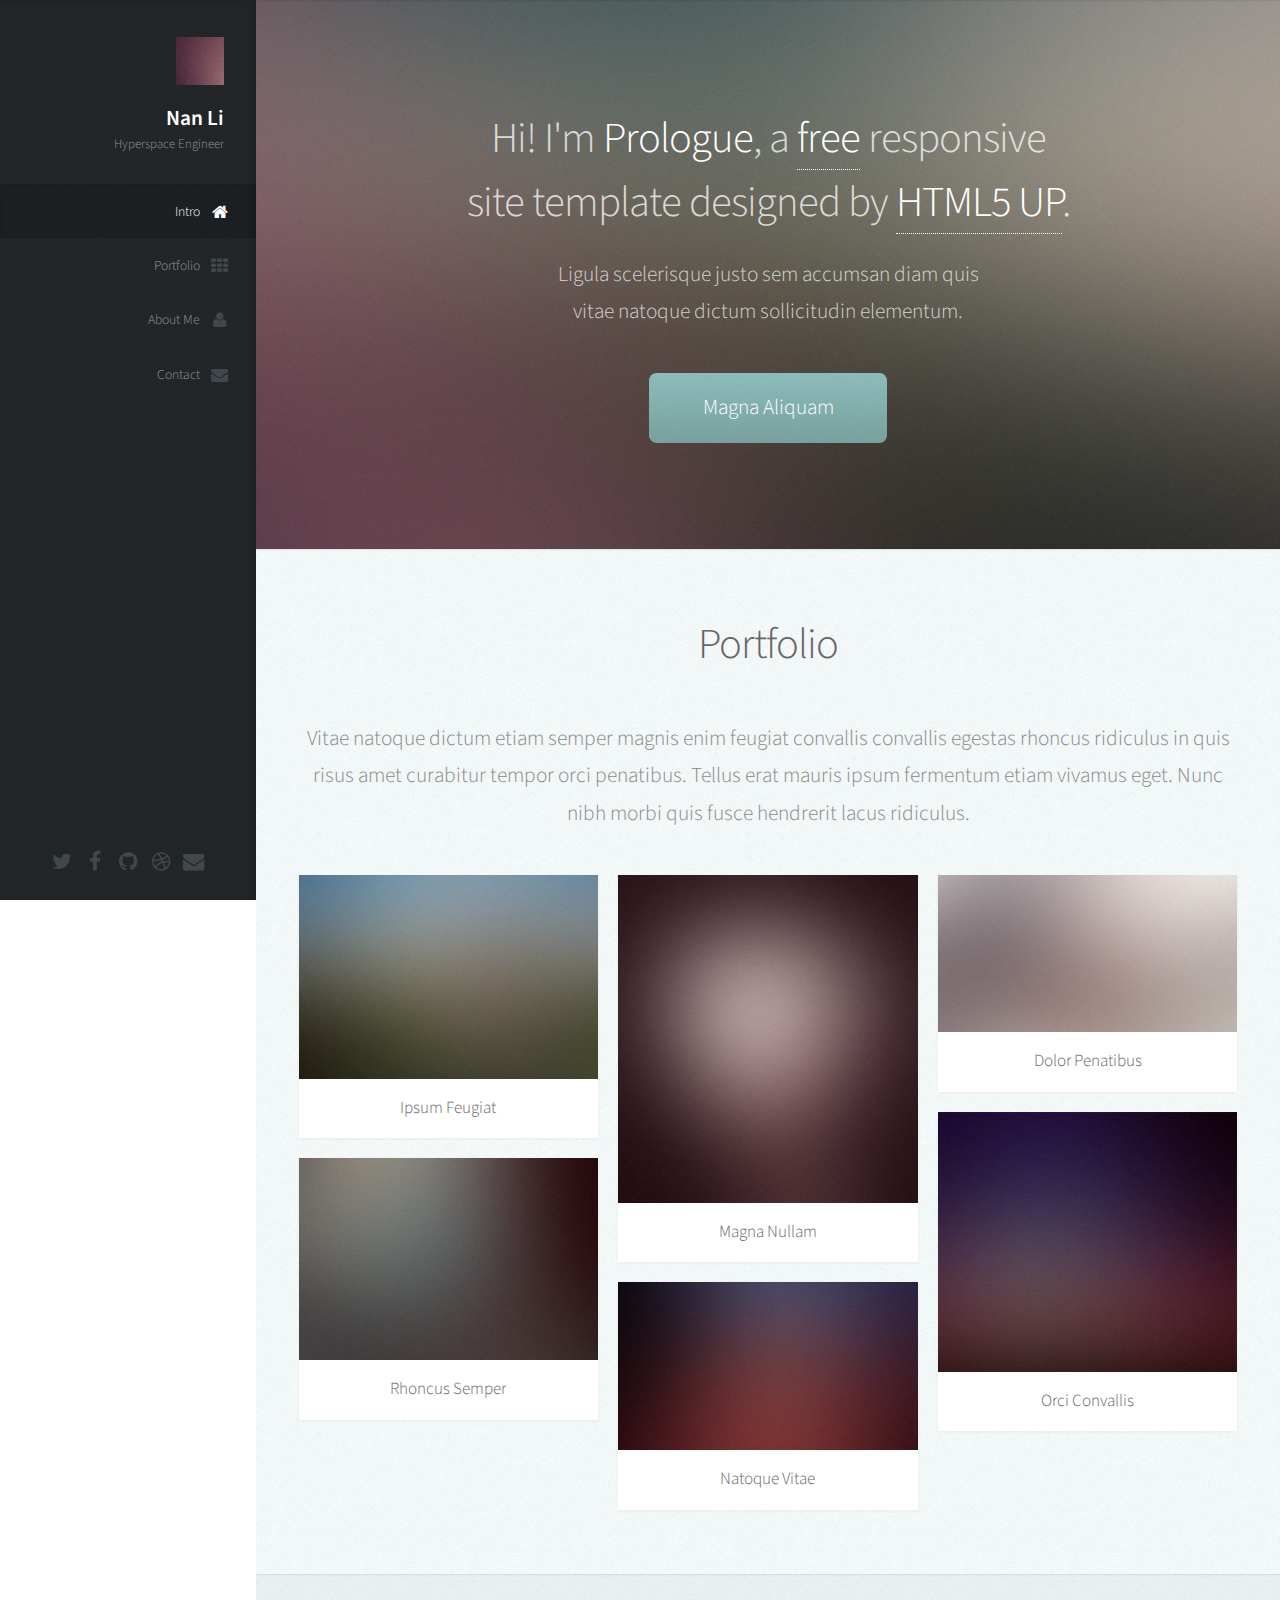
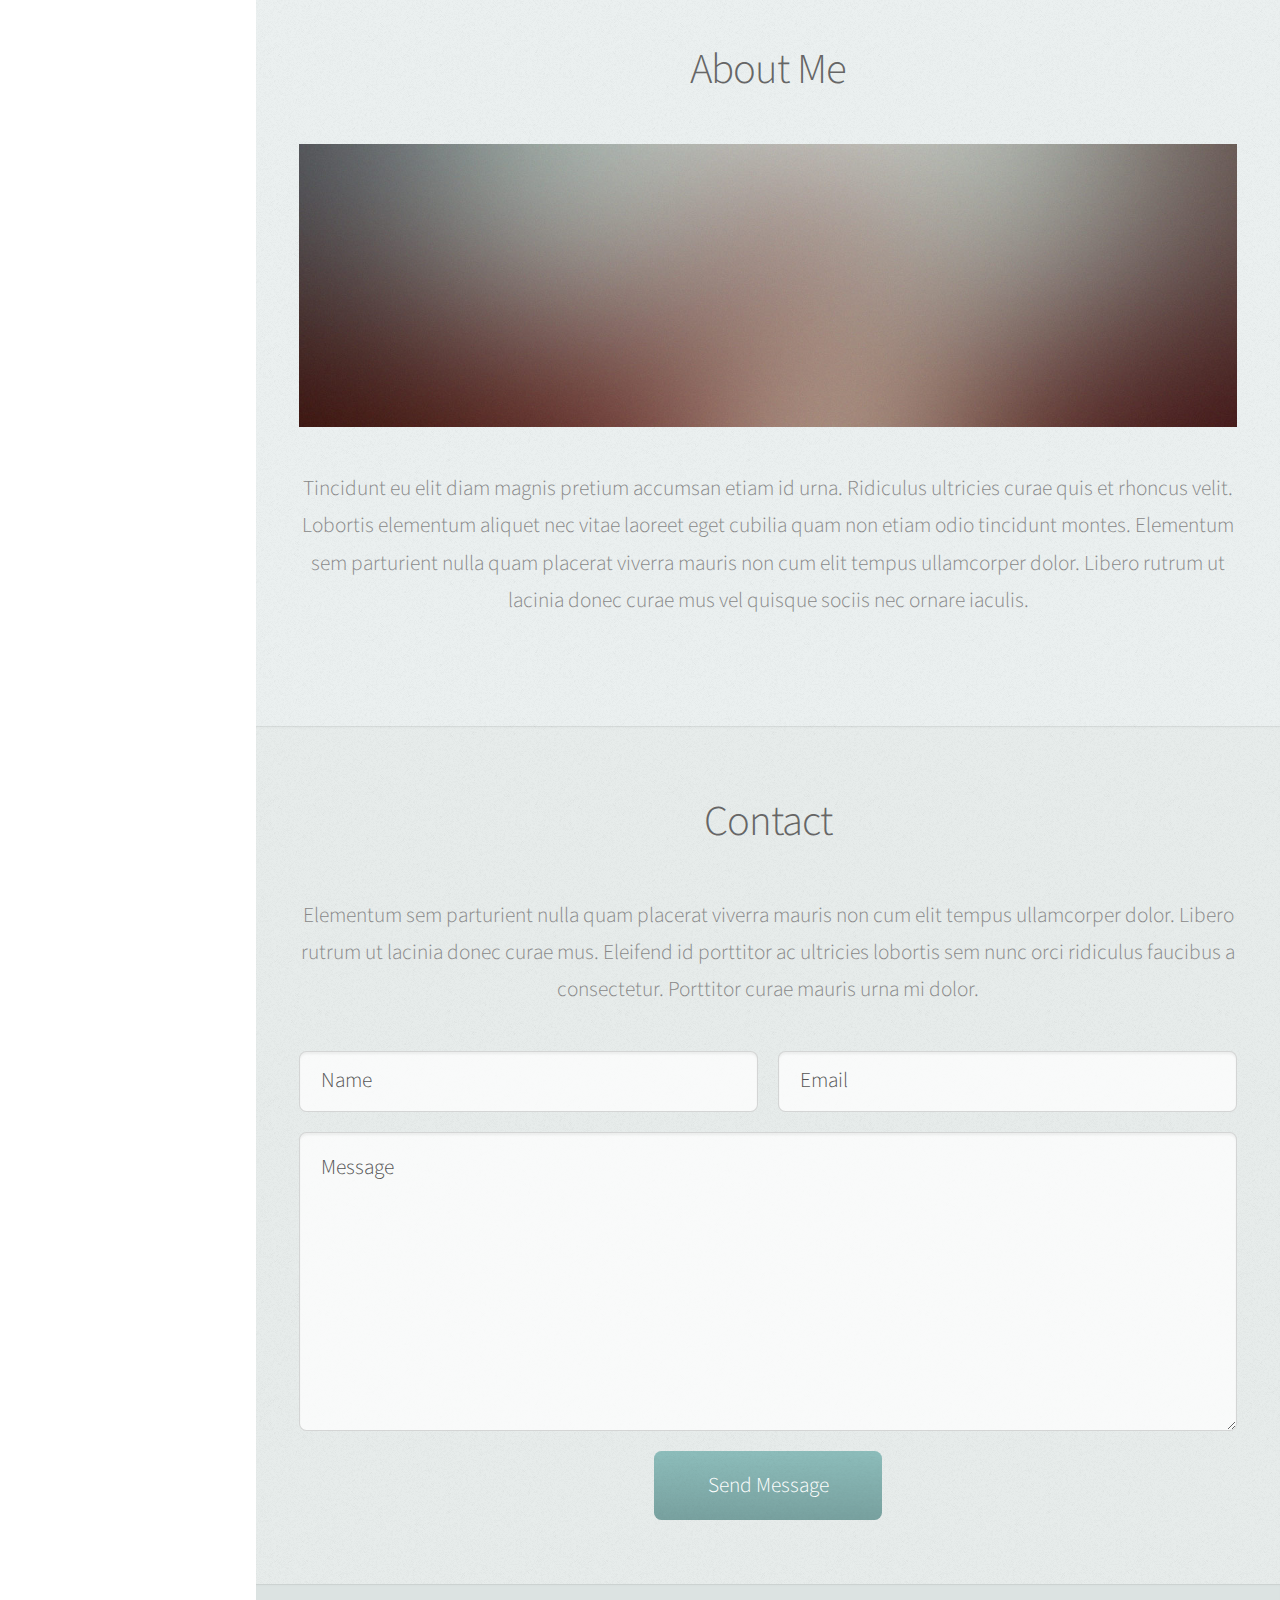
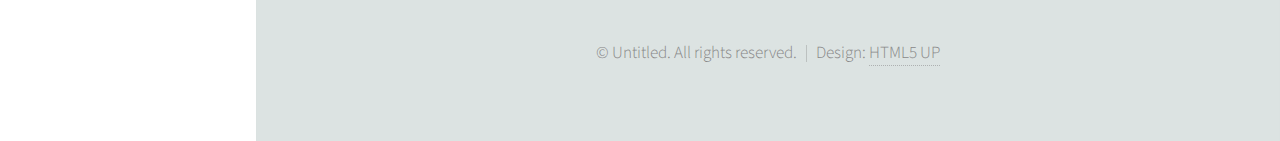
==== index.html @ 9d7d36d9 "the first version" ====
<!DOCTYPE HTML>
<!--
	Prologue by HTML5 UP
	html5up.net | @n33co
	Free for personal and commercial use under the CCA 3.0 license (html5up.net/license)
-->
<html>
	<head>
		<title>Prologue by HTML5 UP</title>
		<meta charset="utf-8" />
		<meta name="viewport" content="width=device-width, initial-scale=1" />
		<!--[if lte IE 8]><script src="assets/js/ie/html5shiv.js"></script><![endif]-->
		<link rel="stylesheet" href="assets/css/main.css" />
		<!--[if lte IE 8]><link rel="stylesheet" href="assets/css/ie8.css" /><![endif]-->
		<!--[if lte IE 9]><link rel="stylesheet" href="assets/css/ie9.css" /><![endif]-->
	</head>
	<body>

		<!-- Header -->
			<div id="header">

				<div class="top">

					<!-- Logo -->
						<div id="logo">
							<span class="image avatar48"><img src="images/avatar.jpg" alt="" /></span>
							<h1 id="title">Nan Li</h1>
							<p>Hyperspace Engineer</p>
						</div>

					<!-- Nav -->
						<nav id="nav">
							<!--

								Prologue's nav expects links in one of two formats:

								1. Hash link (scrolls to a different section within the page)

								   <li><a href="#foobar" id="foobar-link" class="icon fa-whatever-icon-you-want skel-layers-ignoreHref"><span class="label">Foobar</span></a></li>

								2. Standard link (sends the user to another page/site)

								   <li><a href="http://foobar.tld" id="foobar-link" class="icon fa-whatever-icon-you-want"><span class="label">Foobar</span></a></li>

							-->
							<ul>
								<li><a href="#top" id="top-link" class="skel-layers-ignoreHref"><span class="icon fa-home">Intro</span></a></li>
								<li><a href="#portfolio" id="portfolio-link" class="skel-layers-ignoreHref"><span class="icon fa-th">Portfolio</span></a></li>
								<li><a href="#about" id="about-link" class="skel-layers-ignoreHref"><span class="icon fa-user">About Me</span></a></li>
								<li><a href="#contact" id="contact-link" class="skel-layers-ignoreHref"><span class="icon fa-envelope">Contact</span></a></li>
							</ul>
						</nav>

				</div>

				<div class="bottom">

					<!-- Social Icons -->
						<ul class="icons">
							<li><a href="#" class="icon fa-twitter"><span class="label">Twitter</span></a></li>
							<li><a href="#" class="icon fa-facebook"><span class="label">Facebook</span></a></li>
							<li><a href="#" class="icon fa-github"><span class="label">Github</span></a></li>
							<li><a href="#" class="icon fa-dribbble"><span class="label">Dribbble</span></a></li>
							<li><a href="#" class="icon fa-envelope"><span class="label">Email</span></a></li>
						</ul>

				</div>

			</div>

		<!-- Main -->
			<div id="main">

				<!-- Intro -->
					<section id="top" class="one dark cover">
						<div class="container">

							<header>
								<h2 class="alt">Hi! I'm <strong>Prologue</strong>, a <a href="http://html5up.net/license">free</a> responsive<br />
								site template designed by <a href="http://html5up.net">HTML5 UP</a>.</h2>
								<p>Ligula scelerisque justo sem accumsan diam quis<br />
								vitae natoque dictum sollicitudin elementum.</p>
							</header>

							<footer>
								<a href="#portfolio" class="button scrolly">Magna Aliquam</a>
							</footer>

						</div>
					</section>

				<!-- Portfolio -->
					<section id="portfolio" class="two">
						<div class="container">

							<header>
								<h2>Portfolio</h2>
							</header>

							<p>Vitae natoque dictum etiam semper magnis enim feugiat convallis convallis
							egestas rhoncus ridiculus in quis risus amet curabitur tempor orci penatibus.
							Tellus erat mauris ipsum fermentum etiam vivamus eget. Nunc nibh morbi quis
							fusce hendrerit lacus ridiculus.</p>

							<div class="row">
								<div class="4u 12u$(mobile)">
									<article class="item">
										<a href="#" class="image fit"><img src="images/pic02.jpg" alt="" /></a>
										<header>
											<h3>Ipsum Feugiat</h3>
										</header>
									</article>
									<article class="item">
										<a href="#" class="image fit"><img src="images/pic03.jpg" alt="" /></a>
										<header>
											<h3>Rhoncus Semper</h3>
										</header>
									</article>
								</div>
								<div class="4u 12u$(mobile)">
									<article class="item">
										<a href="#" class="image fit"><img src="images/pic04.jpg" alt="" /></a>
										<header>
											<h3>Magna Nullam</h3>
										</header>
									</article>
									<article class="item">
										<a href="#" class="image fit"><img src="images/pic05.jpg" alt="" /></a>
										<header>
											<h3>Natoque Vitae</h3>
										</header>
									</article>
								</div>
								<div class="4u$ 12u$(mobile)">
									<article class="item">
										<a href="#" class="image fit"><img src="images/pic06.jpg" alt="" /></a>
										<header>
											<h3>Dolor Penatibus</h3>
										</header>
									</article>
									<article class="item">
										<a href="#" class="image fit"><img src="images/pic07.jpg" alt="" /></a>
										<header>
											<h3>Orci Convallis</h3>
										</header>
									</article>
								</div>
							</div>

						</div>
					</section>

				<!-- About Me -->
					<section id="about" class="three">
						<div class="container">

							<header>
								<h2>About Me</h2>
							</header>

							<a href="#" class="image featured"><img src="images/pic08.jpg" alt="" /></a>

							<p>Tincidunt eu elit diam magnis pretium accumsan etiam id urna. Ridiculus
							ultricies curae quis et rhoncus velit. Lobortis elementum aliquet nec vitae
							laoreet eget cubilia quam non etiam odio tincidunt montes. Elementum sem
							parturient nulla quam placerat viverra mauris non cum elit tempus ullamcorper
							dolor. Libero rutrum ut lacinia donec curae mus vel quisque sociis nec
							ornare iaculis.</p>

						</div>
					</section>

				<!-- Contact -->
					<section id="contact" class="four">
						<div class="container">

							<header>
								<h2>Contact</h2>
							</header>

							<p>Elementum sem parturient nulla quam placerat viverra
							mauris non cum elit tempus ullamcorper dolor. Libero rutrum ut lacinia
							donec curae mus. Eleifend id porttitor ac ultricies lobortis sem nunc
							orci ridiculus faucibus a consectetur. Porttitor curae mauris urna mi dolor.</p>

							<form method="post" action="#">
								<div class="row">
									<div class="6u 12u$(mobile)"><input type="text" name="name" placeholder="Name" /></div>
									<div class="6u$ 12u$(mobile)"><input type="text" name="email" placeholder="Email" /></div>
									<div class="12u$">
										<textarea name="message" placeholder="Message"></textarea>
									</div>
									<div class="12u$">
										<input type="submit" value="Send Message" />
									</div>
								</div>
							</form>

						</div>
					</section>

			</div>

		<!-- Footer -->
			<div id="footer">

				<!-- Copyright -->
					<ul class="copyright">
						<li>&copy; Untitled. All rights reserved.</li><li>Design: <a href="http://html5up.net">HTML5 UP</a></li>
					</ul>

			</div>

		<!-- Scripts -->
			<script src="assets/js/jquery.min.js"></script>
			<script src="assets/js/jquery.scrolly.min.js"></script>
			<script src="assets/js/jquery.scrollzer.min.js"></script>
			<script src="assets/js/skel.min.js"></script>
			<script src="assets/js/util.js"></script>
			<!--[if lte IE 8]><script src="assets/js/ie/respond.min.js"></script><![endif]-->
			<script src="assets/js/main.js"></script>

	</body>
</html>
---- assets/css/main.css ----
@import url("font-awesome.min.css");
@import url("http://fonts.googleapis.com/css?family=Source+Sans+Pro:300,300italic,400,600");

/*
	Prologue by HTML5 UP
	html5up.net | @n33co
	Free for personal and commercial use under the CCA 3.0 license (html5up.net/license)
*/

/* Reset */

	html, body, div, span, applet, object, iframe, h1, h2, h3, h4, h5, h6, p, blockquote, pre, a, abbr, acronym, address, big, cite, code, del, dfn, em, img, ins, kbd, q, s, samp, small, strike, strong, sub, sup, tt, var, b, u, i, center, dl, dt, dd, ol, ul, li, fieldset, form, label, legend, table, caption, tbody, tfoot, thead, tr, th, td, article, aside, canvas, details, embed, figure, figcaption, footer, header, hgroup, menu, nav, output, ruby, section, summary, time, mark, audio, video {
		margin: 0;
		padding: 0;
		border: 0;
		font-size: 100%;
		font: inherit;
		vertical-align: baseline;
	}

	article, aside, details, figcaption, figure, footer, header, hgroup, menu, nav, section {
		display: block;
	}

	body {
		line-height: 1;
	}

	ol, ul {
		list-style: none;
	}

	blockquote, q {
		quotes: none;
	}

	blockquote:before, blockquote:after, q:before, q:after {
		content: '';
		content: none;
	}

	table {
		border-collapse: collapse;
		border-spacing: 0;
	}

	body {
		-webkit-text-size-adjust: none;
	}

/* Box Model */

	*, *:before, *:after {
		-moz-box-sizing: border-box;
		-webkit-box-sizing: border-box;
		box-sizing: border-box;
	}

/* Containers */

	.container {
		margin-left: auto;
		margin-right: auto;
	}

	.container.\31 25\25 {
		width: 100%;
		max-width: 1750px;
		min-width: 1400px;
	}

	.container.\37 5\25 {
		width: 1050px;
	}

	.container.\35 0\25 {
		width: 700px;
	}

	.container.\32 5\25 {
		width: 350px;
	}

	.container {
		width: 1400px;
	}

	@media screen and (min-width: 961px) and (max-width: 1880px) {

		.container.\31 25\25 {
			width: 100%;
			max-width: 1500px;
			min-width: 1200px;
		}

		.container.\37 5\25 {
			width: 900px;
		}

		.container.\35 0\25 {
			width: 600px;
		}

		.container.\32 5\25 {
			width: 300px;
		}

		.container {
			width: 1200px;
		}

	}

	@media screen and (min-width: 961px) and (max-width: 1620px) {

		.container.\31 25\25 {
			width: 100%;
			max-width: 1200px;
			min-width: 960px;
		}

		.container.\37 5\25 {
			width: 720px;
		}

		.container.\35 0\25 {
			width: 480px;
		}

		.container.\32 5\25 {
			width: 240px;
		}

		.container {
			width: 960px;
		}

	}

	@media screen and (min-width: 961px) and (max-width: 1320px) {

		.container.\31 25\25 {
			width: 100%;
			max-width: 125%;
			min-width: 100%;
		}

		.container.\37 5\25 {
			width: 75%;
		}

		.container.\35 0\25 {
			width: 50%;
		}

		.container.\32 5\25 {
			width: 25%;
		}

		.container {
			width: 100%;
		}

	}

	@media screen and (max-width: 960px) {

		.container.\31 25\25 {
			width: 100%;
			max-width: 125%;
			min-width: 100%;
		}

		.container.\37 5\25 {
			width: 75%;
		}

		.container.\35 0\25 {
			width: 50%;
		}

		.container.\32 5\25 {
			width: 25%;
		}

		.container {
			width: 100%;
		}

	}

	@media screen and (max-width: 736px) {

		.container.\31 25\25 {
			width: 100%;
			max-width: 125%;
			min-width: 100%;
		}

		.container.\37 5\25 {
			width: 75%;
		}

		.container.\35 0\25 {
			width: 50%;
		}

		.container.\32 5\25 {
			width: 25%;
		}

		.container {
			width: 100% !important;
		}

	}

/* Grid */

	.row {
		border-bottom: solid 1px transparent;
		-moz-box-sizing: border-box;
		-webkit-box-sizing: border-box;
		box-sizing: border-box;
	}

	.row > * {
		float: left;
		-moz-box-sizing: border-box;
		-webkit-box-sizing: border-box;
		box-sizing: border-box;
	}

	.row:after, .row:before {
		content: '';
		display: block;
		clear: both;
		height: 0;
	}

	.row.uniform > * > :first-child {
		margin-top: 0;
	}

	.row.uniform > * > :last-child {
		margin-bottom: 0;
	}

	.row.\30 \25 > * {
		padding: 0px 0 0 0px;
	}

	.row.\30 \25 {
		margin: 0px 0 -1px 0px;
	}

	.row.uniform.\30 \25 > * {
		padding: 0px 0 0 0px;
	}

	.row.uniform.\30 \25 {
		margin: 0px 0 -1px 0px;
	}

	.row > * {
		padding: 40px 0 0 40px;
	}

	.row {
		margin: -40px 0 -1px -40px;
	}

	.row.uniform > * {
		padding: 40px 0 0 40px;
	}

	.row.uniform {
		margin: -40px 0 -1px -40px;
	}

	.row.\32 00\25 > * {
		padding: 80px 0 0 80px;
	}

	.row.\32 00\25 {
		margin: -80px 0 -1px -80px;
	}

	.row.uniform.\32 00\25 > * {
		padding: 80px 0 0 80px;
	}

	.row.uniform.\32 00\25 {
		margin: -80px 0 -1px -80px;
	}

	.row.\31 50\25 > * {
		padding: 60px 0 0 60px;
	}

	.row.\31 50\25 {
		margin: -60px 0 -1px -60px;
	}

	.row.uniform.\31 50\25 > * {
		padding: 60px 0 0 60px;
	}

	.row.uniform.\31 50\25 {
		margin: -60px 0 -1px -60px;
	}

	.row.\35 0\25 > * {
		padding: 20px 0 0 20px;
	}

	.row.\35 0\25 {
		margin: -20px 0 -1px -20px;
	}

	.row.uniform.\35 0\25 > * {
		padding: 20px 0 0 20px;
	}

	.row.uniform.\35 0\25 {
		margin: -20px 0 -1px -20px;
	}

	.row.\32 5\25 > * {
		padding: 10px 0 0 10px;
	}

	.row.\32 5\25 {
		margin: -10px 0 -1px -10px;
	}

	.row.uniform.\32 5\25 > * {
		padding: 10px 0 0 10px;
	}

	.row.uniform.\32 5\25 {
		margin: -10px 0 -1px -10px;
	}

	.\31 2u, .\31 2u\24 {
		width: 100%;
		clear: none;
		margin-left: 0;
	}

	.\31 1u, .\31 1u\24 {
		width: 91.6666666667%;
		clear: none;
		margin-left: 0;
	}

	.\31 0u, .\31 0u\24 {
		width: 83.3333333333%;
		clear: none;
		margin-left: 0;
	}

	.\39 u, .\39 u\24 {
		width: 75%;
		clear: none;
		margin-left: 0;
	}

	.\38 u, .\38 u\24 {
		width: 66.6666666667%;
		clear: none;
		margin-left: 0;
	}

	.\37 u, .\37 u\24 {
		width: 58.3333333333%;
		clear: none;
		margin-left: 0;
	}

	.\36 u, .\36 u\24 {
		width: 50%;
		clear: none;
		margin-left: 0;
	}

	.\35 u, .\35 u\24 {
		width: 41.6666666667%;
		clear: none;
		margin-left: 0;
	}

	.\34 u, .\34 u\24 {
		width: 33.3333333333%;
		clear: none;
		margin-left: 0;
	}

	.\33 u, .\33 u\24 {
		width: 25%;
		clear: none;
		margin-left: 0;
	}

	.\32 u, .\32 u\24 {
		width: 16.6666666667%;
		clear: none;
		margin-left: 0;
	}

	.\31 u, .\31 u\24 {
		width: 8.3333333333%;
		clear: none;
		margin-left: 0;
	}

	.\31 2u\24 + *,
	.\31 1u\24 + *,
	.\31 0u\24 + *,
	.\39 u\24 + *,
	.\38 u\24 + *,
	.\37 u\24 + *,
	.\36 u\24 + *,
	.\35 u\24 + *,
	.\34 u\24 + *,
	.\33 u\24 + *,
	.\32 u\24 + *,
	.\31 u\24 + * {
		clear: left;
	}

	.\-11u {
		margin-left: 91.66667%;
	}

	.\-10u {
		margin-left: 83.33333%;
	}

	.\-9u {
		margin-left: 75%;
	}

	.\-8u {
		margin-left: 66.66667%;
	}

	.\-7u {
		margin-left: 58.33333%;
	}

	.\-6u {
		margin-left: 50%;
	}

	.\-5u {
		margin-left: 41.66667%;
	}

	.\-4u {
		margin-left: 33.33333%;
	}

	.\-3u {
		margin-left: 25%;
	}

	.\-2u {
		margin-left: 16.66667%;
	}

	.\-1u {
		margin-left: 8.33333%;
	}

	@media screen and (min-width: 961px) and (max-width: 1880px) {

		.row > * {
			padding: 40px 0 0 40px;
		}

		.row {
			margin: -40px 0 -1px -40px;
		}

		.row.uniform > * {
			padding: 40px 0 0 40px;
		}

		.row.uniform {
			margin: -40px 0 -1px -40px;
		}

		.row.\32 00\25 > * {
			padding: 80px 0 0 80px;
		}

		.row.\32 00\25 {
			margin: -80px 0 -1px -80px;
		}

		.row.uniform.\32 00\25 > * {
			padding: 80px 0 0 80px;
		}

		.row.uniform.\32 00\25 {
			margin: -80px 0 -1px -80px;
		}

		.row.\31 50\25 > * {
			padding: 60px 0 0 60px;
		}

		.row.\31 50\25 {
			margin: -60px 0 -1px -60px;
		}

		.row.uniform.\31 50\25 > * {
			padding: 60px 0 0 60px;
		}

		.row.uniform.\31 50\25 {
			margin: -60px 0 -1px -60px;
		}

		.row.\35 0\25 > * {
			padding: 20px 0 0 20px;
		}

		.row.\35 0\25 {
			margin: -20px 0 -1px -20px;
		}

		.row.uniform.\35 0\25 > * {
			padding: 20px 0 0 20px;
		}

		.row.uniform.\35 0\25 {
			margin: -20px 0 -1px -20px;
		}

		.row.\32 5\25 > * {
			padding: 10px 0 0 10px;
		}

		.row.\32 5\25 {
			margin: -10px 0 -1px -10px;
		}

		.row.uniform.\32 5\25 > * {
			padding: 10px 0 0 10px;
		}

		.row.uniform.\32 5\25 {
			margin: -10px 0 -1px -10px;
		}

		.\31 2u\28wide\29, .\31 2u\24\28wide\29 {
			width: 100%;
			clear: none;
			margin-left: 0;
		}

		.\31 1u\28wide\29, .\31 1u\24\28wide\29 {
			width: 91.6666666667%;
			clear: none;
			margin-left: 0;
		}

		.\31 0u\28wide\29, .\31 0u\24\28wide\29 {
			width: 83.3333333333%;
			clear: none;
			margin-left: 0;
		}

		.\39 u\28wide\29, .\39 u\24\28wide\29 {
			width: 75%;
			clear: none;
			margin-left: 0;
		}

		.\38 u\28wide\29, .\38 u\24\28wide\29 {
			width: 66.6666666667%;
			clear: none;
			margin-left: 0;
		}

		.\37 u\28wide\29, .\37 u\24\28wide\29 {
			width: 58.3333333333%;
			clear: none;
			margin-left: 0;
		}

		.\36 u\28wide\29, .\36 u\24\28wide\29 {
			width: 50%;
			clear: none;
			margin-left: 0;
		}

		.\35 u\28wide\29, .\35 u\24\28wide\29 {
			width: 41.6666666667%;
			clear: none;
			margin-left: 0;
		}

		.\34 u\28wide\29, .\34 u\24\28wide\29 {
			width: 33.3333333333%;
			clear: none;
			margin-left: 0;
		}

		.\33 u\28wide\29, .\33 u\24\28wide\29 {
			width: 25%;
			clear: none;
			margin-left: 0;
		}

		.\32 u\28wide\29, .\32 u\24\28wide\29 {
			width: 16.6666666667%;
			clear: none;
			margin-left: 0;
		}

		.\31 u\28wide\29, .\31 u\24\28wide\29 {
			width: 8.3333333333%;
			clear: none;
			margin-left: 0;
		}

		.\31 2u\24\28wide\29 + *,
		.\31 1u\24\28wide\29 + *,
		.\31 0u\24\28wide\29 + *,
		.\39 u\24\28wide\29 + *,
		.\38 u\24\28wide\29 + *,
		.\37 u\24\28wide\29 + *,
		.\36 u\24\28wide\29 + *,
		.\35 u\24\28wide\29 + *,
		.\34 u\24\28wide\29 + *,
		.\33 u\24\28wide\29 + *,
		.\32 u\24\28wide\29 + *,
		.\31 u\24\28wide\29 + * {
			clear: left;
		}

		.\-11u\28wide\29 {
			margin-left: 91.66667%;
		}

		.\-10u\28wide\29 {
			margin-left: 83.33333%;
		}

		.\-9u\28wide\29 {
			margin-left: 75%;
		}

		.\-8u\28wide\29 {
			margin-left: 66.66667%;
		}

		.\-7u\28wide\29 {
			margin-left: 58.33333%;
		}

		.\-6u\28wide\29 {
			margin-left: 50%;
		}

		.\-5u\28wide\29 {
			margin-left: 41.66667%;
		}

		.\-4u\28wide\29 {
			margin-left: 33.33333%;
		}

		.\-3u\28wide\29 {
			margin-left: 25%;
		}

		.\-2u\28wide\29 {
			margin-left: 16.66667%;
		}

		.\-1u\28wide\29 {
			margin-left: 8.33333%;
		}

	}

	@media screen and (min-width: 961px) and (max-width: 1620px) {

		.row > * {
			padding: 40px 0 0 40px;
		}

		.row {
			margin: -40px 0 -1px -40px;
		}

		.row.uniform > * {
			padding: 40px 0 0 40px;
		}

		.row.uniform {
			margin: -40px 0 -1px -40px;
		}

		.row.\32 00\25 > * {
			padding: 80px 0 0 80px;
		}

		.row.\32 00\25 {
			margin: -80px 0 -1px -80px;
		}

		.row.uniform.\32 00\25 > * {
			padding: 80px 0 0 80px;
		}

		.row.uniform.\32 00\25 {
			margin: -80px 0 -1px -80px;
		}

		.row.\31 50\25 > * {
			padding: 60px 0 0 60px;
		}

		.row.\31 50\25 {
			margin: -60px 0 -1px -60px;
		}

		.row.uniform.\31 50\25 > * {
			padding: 60px 0 0 60px;
		}

		.row.uniform.\31 50\25 {
			margin: -60px 0 -1px -60px;
		}

		.row.\35 0\25 > * {
			padding: 20px 0 0 20px;
		}

		.row.\35 0\25 {
			margin: -20px 0 -1px -20px;
		}

		.row.uniform.\35 0\25 > * {
			padding: 20px 0 0 20px;
		}

		.row.uniform.\35 0\25 {
			margin: -20px 0 -1px -20px;
		}

		.row.\32 5\25 > * {
			padding: 10px 0 0 10px;
		}

		.row.\32 5\25 {
			margin: -10px 0 -1px -10px;
		}

		.row.uniform.\32 5\25 > * {
			padding: 10px 0 0 10px;
		}

		.row.uniform.\32 5\25 {
			margin: -10px 0 -1px -10px;
		}

		.\31 2u\28normal\29, .\31 2u\24\28normal\29 {
			width: 100%;
			clear: none;
			margin-left: 0;
		}

		.\31 1u\28normal\29, .\31 1u\24\28normal\29 {
			width: 91.6666666667%;
			clear: none;
			margin-left: 0;
		}

		.\31 0u\28normal\29, .\31 0u\24\28normal\29 {
			width: 83.3333333333%;
			clear: none;
			margin-left: 0;
		}

		.\39 u\28normal\29, .\39 u\24\28normal\29 {
			width: 75%;
			clear: none;
			margin-left: 0;
		}

		.\38 u\28normal\29, .\38 u\24\28normal\29 {
			width: 66.6666666667%;
			clear: none;
			margin-left: 0;
		}

		.\37 u\28normal\29, .\37 u\24\28normal\29 {
			width: 58.3333333333%;
			clear: none;
			margin-left: 0;
		}

		.\36 u\28normal\29, .\36 u\24\28normal\29 {
			width: 50%;
			clear: none;
			margin-left: 0;
		}

		.\35 u\28normal\29, .\35 u\24\28normal\29 {
			width: 41.6666666667%;
			clear: none;
			margin-left: 0;
		}

		.\34 u\28normal\29, .\34 u\24\28normal\29 {
			width: 33.3333333333%;
			clear: none;
			margin-left: 0;
		}

		.\33 u\28normal\29, .\33 u\24\28normal\29 {
			width: 25%;
			clear: none;
			margin-left: 0;
		}

		.\32 u\28normal\29, .\32 u\24\28normal\29 {
			width: 16.6666666667%;
			clear: none;
			margin-left: 0;
		}

		.\31 u\28normal\29, .\31 u\24\28normal\29 {
			width: 8.3333333333%;
			clear: none;
			margin-left: 0;
		}

		.\31 2u\24\28normal\29 + *,
		.\31 1u\24\28normal\29 + *,
		.\31 0u\24\28normal\29 + *,
		.\39 u\24\28normal\29 + *,
		.\38 u\24\28normal\29 + *,
		.\37 u\24\28normal\29 + *,
		.\36 u\24\28normal\29 + *,
		.\35 u\24\28normal\29 + *,
		.\34 u\24\28normal\29 + *,
		.\33 u\24\28normal\29 + *,
		.\32 u\24\28normal\29 + *,
		.\31 u\24\28normal\29 + * {
			clear: left;
		}

		.\-11u\28normal\29 {
			margin-left: 91.66667%;
		}

		.\-10u\28normal\29 {
			margin-left: 83.33333%;
		}

		.\-9u\28normal\29 {
			margin-left: 75%;
		}

		.\-8u\28normal\29 {
			margin-left: 66.66667%;
		}

		.\-7u\28normal\29 {
			margin-left: 58.33333%;
		}

		.\-6u\28normal\29 {
			margin-left: 50%;
		}

		.\-5u\28normal\29 {
			margin-left: 41.66667%;
		}

		.\-4u\28normal\29 {
			margin-left: 33.33333%;
		}

		.\-3u\28normal\29 {
			margin-left: 25%;
		}

		.\-2u\28normal\29 {
			margin-left: 16.66667%;
		}

		.\-1u\28normal\29 {
			margin-left: 8.33333%;
		}

	}

	@media screen and (min-width: 961px) and (max-width: 1320px) {

		.row > * {
			padding: 20px 0 0 20px;
		}

		.row {
			margin: -20px 0 -1px -20px;
		}

		.row.uniform > * {
			padding: 20px 0 0 20px;
		}

		.row.uniform {
			margin: -20px 0 -1px -20px;
		}

		.row.\32 00\25 > * {
			padding: 40px 0 0 40px;
		}

		.row.\32 00\25 {
			margin: -40px 0 -1px -40px;
		}

		.row.uniform.\32 00\25 > * {
			padding: 40px 0 0 40px;
		}

		.row.uniform.\32 00\25 {
			margin: -40px 0 -1px -40px;
		}

		.row.\31 50\25 > * {
			padding: 30px 0 0 30px;
		}

		.row.\31 50\25 {
			margin: -30px 0 -1px -30px;
		}

		.row.uniform.\31 50\25 > * {
			padding: 30px 0 0 30px;
		}

		.row.uniform.\31 50\25 {
			margin: -30px 0 -1px -30px;
		}

		.row.\35 0\25 > * {
			padding: 10px 0 0 10px;
		}

		.row.\35 0\25 {
			margin: -10px 0 -1px -10px;
		}

		.row.uniform.\35 0\25 > * {
			padding: 10px 0 0 10px;
		}

		.row.uniform.\35 0\25 {
			margin: -10px 0 -1px -10px;
		}

		.row.\32 5\25 > * {
			padding: 5px 0 0 5px;
		}

		.row.\32 5\25 {
			margin: -5px 0 -1px -5px;
		}

		.row.uniform.\32 5\25 > * {
			padding: 5px 0 0 5px;
		}

		.row.uniform.\32 5\25 {
			margin: -5px 0 -1px -5px;
		}

		.\31 2u\28narrow\29, .\31 2u\24\28narrow\29 {
			width: 100%;
			clear: none;
			margin-left: 0;
		}

		.\31 1u\28narrow\29, .\31 1u\24\28narrow\29 {
			width: 91.6666666667%;
			clear: none;
			margin-left: 0;
		}

		.\31 0u\28narrow\29, .\31 0u\24\28narrow\29 {
			width: 83.3333333333%;
			clear: none;
			margin-left: 0;
		}

		.\39 u\28narrow\29, .\39 u\24\28narrow\29 {
			width: 75%;
			clear: none;
			margin-left: 0;
		}

		.\38 u\28narrow\29, .\38 u\24\28narrow\29 {
			width: 66.6666666667%;
			clear: none;
			margin-left: 0;
		}

		.\37 u\28narrow\29, .\37 u\24\28narrow\29 {
			width: 58.3333333333%;
			clear: none;
			margin-left: 0;
		}

		.\36 u\28narrow\29, .\36 u\24\28narrow\29 {
			width: 50%;
			clear: none;
			margin-left: 0;
		}

		.\35 u\28narrow\29, .\35 u\24\28narrow\29 {
			width: 41.6666666667%;
			clear: none;
			margin-left: 0;
		}

		.\34 u\28narrow\29, .\34 u\24\28narrow\29 {
			width: 33.3333333333%;
			clear: none;
			margin-left: 0;
		}

		.\33 u\28narrow\29, .\33 u\24\28narrow\29 {
			width: 25%;
			clear: none;
			margin-left: 0;
		}

		.\32 u\28narrow\29, .\32 u\24\28narrow\29 {
			width: 16.6666666667%;
			clear: none;
			margin-left: 0;
		}

		.\31 u\28narrow\29, .\31 u\24\28narrow\29 {
			width: 8.3333333333%;
			clear: none;
			margin-left: 0;
		}

		.\31 2u\24\28narrow\29 + *,
		.\31 1u\24\28narrow\29 + *,
		.\31 0u\24\28narrow\29 + *,
		.\39 u\24\28narrow\29 + *,
		.\38 u\24\28narrow\29 + *,
		.\37 u\24\28narrow\29 + *,
		.\36 u\24\28narrow\29 + *,
		.\35 u\24\28narrow\29 + *,
		.\34 u\24\28narrow\29 + *,
		.\33 u\24\28narrow\29 + *,
		.\32 u\24\28narrow\29 + *,
		.\31 u\24\28narrow\29 + * {
			clear: left;
		}

		.\-11u\28narrow\29 {
			margin-left: 91.66667%;
		}

		.\-10u\28narrow\29 {
			margin-left: 83.33333%;
		}

		.\-9u\28narrow\29 {
			margin-left: 75%;
		}

		.\-8u\28narrow\29 {
			margin-left: 66.66667%;
		}

		.\-7u\28narrow\29 {
			margin-left: 58.33333%;
		}

		.\-6u\28narrow\29 {
			margin-left: 50%;
		}

		.\-5u\28narrow\29 {
			margin-left: 41.66667%;
		}

		.\-4u\28narrow\29 {
			margin-left: 33.33333%;
		}

		.\-3u\28narrow\29 {
			margin-left: 25%;
		}

		.\-2u\28narrow\29 {
			margin-left: 16.66667%;
		}

		.\-1u\28narrow\29 {
			margin-left: 8.33333%;
		}

	}

	@media screen and (max-width: 960px) {

		.row > * {
			padding: 20px 0 0 20px;
		}

		.row {
			margin: -20px 0 -1px -20px;
		}

		.row.uniform > * {
			padding: 20px 0 0 20px;
		}

		.row.uniform {
			margin: -20px 0 -1px -20px;
		}

		.row.\32 00\25 > * {
			padding: 40px 0 0 40px;
		}

		.row.\32 00\25 {
			margin: -40px 0 -1px -40px;
		}

		.row.uniform.\32 00\25 > * {
			padding: 40px 0 0 40px;
		}

		.row.uniform.\32 00\25 {
			margin: -40px 0 -1px -40px;
		}

		.row.\31 50\25 > * {
			padding: 30px 0 0 30px;
		}

		.row.\31 50\25 {
			margin: -30px 0 -1px -30px;
		}

		.row.uniform.\31 50\25 > * {
			padding: 30px 0 0 30px;
		}

		.row.uniform.\31 50\25 {
			margin: -30px 0 -1px -30px;
		}

		.row.\35 0\25 > * {
			padding: 10px 0 0 10px;
		}

		.row.\35 0\25 {
			margin: -10px 0 -1px -10px;
		}

		.row.uniform.\35 0\25 > * {
			padding: 10px 0 0 10px;
		}

		.row.uniform.\35 0\25 {
			margin: -10px 0 -1px -10px;
		}

		.row.\32 5\25 > * {
			padding: 5px 0 0 5px;
		}

		.row.\32 5\25 {
			margin: -5px 0 -1px -5px;
		}

		.row.uniform.\32 5\25 > * {
			padding: 5px 0 0 5px;
		}

		.row.uniform.\32 5\25 {
			margin: -5px 0 -1px -5px;
		}

		.\31 2u\28narrower\29, .\31 2u\24\28narrower\29 {
			width: 100%;
			clear: none;
			margin-left: 0;
		}

		.\31 1u\28narrower\29, .\31 1u\24\28narrower\29 {
			width: 91.6666666667%;
			clear: none;
			margin-left: 0;
		}

		.\31 0u\28narrower\29, .\31 0u\24\28narrower\29 {
			width: 83.3333333333%;
			clear: none;
			margin-left: 0;
		}

		.\39 u\28narrower\29, .\39 u\24\28narrower\29 {
			width: 75%;
			clear: none;
			margin-left: 0;
		}

		.\38 u\28narrower\29, .\38 u\24\28narrower\29 {
			width: 66.6666666667%;
			clear: none;
			margin-left: 0;
		}

		.\37 u\28narrower\29, .\37 u\24\28narrower\29 {
			width: 58.3333333333%;
			clear: none;
			margin-left: 0;
		}

		.\36 u\28narrower\29, .\36 u\24\28narrower\29 {
			width: 50%;
			clear: none;
			margin-left: 0;
		}

		.\35 u\28narrower\29, .\35 u\24\28narrower\29 {
			width: 41.6666666667%;
			clear: none;
			margin-left: 0;
		}

		.\34 u\28narrower\29, .\34 u\24\28narrower\29 {
			width: 33.3333333333%;
			clear: none;
			margin-left: 0;
		}

		.\33 u\28narrower\29, .\33 u\24\28narrower\29 {
			width: 25%;
			clear: none;
			margin-left: 0;
		}

		.\32 u\28narrower\29, .\32 u\24\28narrower\29 {
			width: 16.6666666667%;
			clear: none;
			margin-left: 0;
		}

		.\31 u\28narrower\29, .\31 u\24\28narrower\29 {
			width: 8.3333333333%;
			clear: none;
			margin-left: 0;
		}

		.\31 2u\24\28narrower\29 + *,
		.\31 1u\24\28narrower\29 + *,
		.\31 0u\24\28narrower\29 + *,
		.\39 u\24\28narrower\29 + *,
		.\38 u\24\28narrower\29 + *,
		.\37 u\24\28narrower\29 + *,
		.\36 u\24\28narrower\29 + *,
		.\35 u\24\28narrower\29 + *,
		.\34 u\24\28narrower\29 + *,
		.\33 u\24\28narrower\29 + *,
		.\32 u\24\28narrower\29 + *,
		.\31 u\24\28narrower\29 + * {
			clear: left;
		}

		.\-11u\28narrower\29 {
			margin-left: 91.66667%;
		}

		.\-10u\28narrower\29 {
			margin-left: 83.33333%;
		}

		.\-9u\28narrower\29 {
			margin-left: 75%;
		}

		.\-8u\28narrower\29 {
			margin-left: 66.66667%;
		}

		.\-7u\28narrower\29 {
			margin-left: 58.33333%;
		}

		.\-6u\28narrower\29 {
			margin-left: 50%;
		}

		.\-5u\28narrower\29 {
			margin-left: 41.66667%;
		}

		.\-4u\28narrower\29 {
			margin-left: 33.33333%;
		}

		.\-3u\28narrower\29 {
			margin-left: 25%;
		}

		.\-2u\28narrower\29 {
			margin-left: 16.66667%;
		}

		.\-1u\28narrower\29 {
			margin-left: 8.33333%;
		}

	}

	@media screen and (max-width: 736px) {

		.row > * {
			padding: 20px 0 0 20px;
		}

		.row {
			margin: -20px 0 -1px -20px;
		}

		.row.uniform > * {
			padding: 20px 0 0 20px;
		}

		.row.uniform {
			margin: -20px 0 -1px -20px;
		}

		.row.\32 00\25 > * {
			padding: 40px 0 0 40px;
		}

		.row.\32 00\25 {
			margin: -40px 0 -1px -40px;
		}

		.row.uniform.\32 00\25 > * {
			padding: 40px 0 0 40px;
		}

		.row.uniform.\32 00\25 {
			margin: -40px 0 -1px -40px;
		}

		.row.\31 50\25 > * {
			padding: 30px 0 0 30px;
		}

		.row.\31 50\25 {
			margin: -30px 0 -1px -30px;
		}

		.row.uniform.\31 50\25 > * {
			padding: 30px 0 0 30px;
		}

		.row.uniform.\31 50\25 {
			margin: -30px 0 -1px -30px;
		}

		.row.\35 0\25 > * {
			padding: 10px 0 0 10px;
		}

		.row.\35 0\25 {
			margin: -10px 0 -1px -10px;
		}

		.row.uniform.\35 0\25 > * {
			padding: 10px 0 0 10px;
		}

		.row.uniform.\35 0\25 {
			margin: -10px 0 -1px -10px;
		}

		.row.\32 5\25 > * {
			padding: 5px 0 0 5px;
		}

		.row.\32 5\25 {
			margin: -5px 0 -1px -5px;
		}

		.row.uniform.\32 5\25 > * {
			padding: 5px 0 0 5px;
		}

		.row.uniform.\32 5\25 {
			margin: -5px 0 -1px -5px;
		}

		.\31 2u\28mobile\29, .\31 2u\24\28mobile\29 {
			width: 100%;
			clear: none;
			margin-left: 0;
		}

		.\31 1u\28mobile\29, .\31 1u\24\28mobile\29 {
			width: 91.6666666667%;
			clear: none;
			margin-left: 0;
		}

		.\31 0u\28mobile\29, .\31 0u\24\28mobile\29 {
			width: 83.3333333333%;
			clear: none;
			margin-left: 0;
		}

		.\39 u\28mobile\29, .\39 u\24\28mobile\29 {
			width: 75%;
			clear: none;
			margin-left: 0;
		}

		.\38 u\28mobile\29, .\38 u\24\28mobile\29 {
			width: 66.6666666667%;
			clear: none;
			margin-left: 0;
		}

		.\37 u\28mobile\29, .\37 u\24\28mobile\29 {
			width: 58.3333333333%;
			clear: none;
			margin-left: 0;
		}

		.\36 u\28mobile\29, .\36 u\24\28mobile\29 {
			width: 50%;
			clear: none;
			margin-left: 0;
		}

		.\35 u\28mobile\29, .\35 u\24\28mobile\29 {
			width: 41.6666666667%;
			clear: none;
			margin-left: 0;
		}

		.\34 u\28mobile\29, .\34 u\24\28mobile\29 {
			width: 33.3333333333%;
			clear: none;
			margin-left: 0;
		}

		.\33 u\28mobile\29, .\33 u\24\28mobile\29 {
			width: 25%;
			clear: none;
			margin-left: 0;
		}

		.\32 u\28mobile\29, .\32 u\24\28mobile\29 {
			width: 16.6666666667%;
			clear: none;
			margin-left: 0;
		}

		.\31 u\28mobile\29, .\31 u\24\28mobile\29 {
			width: 8.3333333333%;
			clear: none;
			margin-left: 0;
		}

		.\31 2u\24\28mobile\29 + *,
		.\31 1u\24\28mobile\29 + *,
		.\31 0u\24\28mobile\29 + *,
		.\39 u\24\28mobile\29 + *,
		.\38 u\24\28mobile\29 + *,
		.\37 u\24\28mobile\29 + *,
		.\36 u\24\28mobile\29 + *,
		.\35 u\24\28mobile\29 + *,
		.\34 u\24\28mobile\29 + *,
		.\33 u\24\28mobile\29 + *,
		.\32 u\24\28mobile\29 + *,
		.\31 u\24\28mobile\29 + * {
			clear: left;
		}

		.\-11u\28mobile\29 {
			margin-left: 91.66667%;
		}

		.\-10u\28mobile\29 {
			margin-left: 83.33333%;
		}

		.\-9u\28mobile\29 {
			margin-left: 75%;
		}

		.\-8u\28mobile\29 {
			margin-left: 66.66667%;
		}

		.\-7u\28mobile\29 {
			margin-left: 58.33333%;
		}

		.\-6u\28mobile\29 {
			margin-left: 50%;
		}

		.\-5u\28mobile\29 {
			margin-left: 41.66667%;
		}

		.\-4u\28mobile\29 {
			margin-left: 33.33333%;
		}

		.\-3u\28mobile\29 {
			margin-left: 25%;
		}

		.\-2u\28mobile\29 {
			margin-left: 16.66667%;
		}

		.\-1u\28mobile\29 {
			margin-left: 8.33333%;
		}

	}

/* Basic */

	body {
		background: #fff;
		font-family: 'Source Sans Pro', sans-serif;
		font-size: 19pt;
		font-weight: 300;
		line-height: 1.75em;
		color: #888;
	}

		body.is-loading * {
			-moz-transition: none !important;
			-webkit-transition: none !important;
			-ms-transition: none !important;
			transition: none !important;
			-moz-animation: none !important;
			-webkit-animation: none !important;
			-ms-animation: none !important;
			animation: none !important;
		}

	input, textarea, select {
		font-family: 'Source Sans Pro', sans-serif;
		font-size: 19pt;
		font-weight: 300;
		line-height: 1.75em;
		color: #888;
	}

	h1, h2, h3, h4, h5, h6 {
		font-weight: 300;
		color: #666;
		line-height: 1.5em;
	}

	h1 a, h2 a, h3 a, h4 a, h5 a, h6 a {
		color: inherit;
		text-decoration: none;
	}

		h1 a strong, h2 a strong, h3 a strong, h4 a strong, h5 a strong, h6 a strong {
			color: #333;
		}

	h2 {
		font-size: 2em;
		letter-spacing: -1px;
	}

		h2.alt {
			color: #888;
		}

			h2.alt strong {
				color: #666;
			}

	h3 {
		font-size: 1.5em;
	}

	header {
		margin: 0 0 2em 0;
	}

		header > p {
			margin: 1em 0 0 0;
		}

	footer {
		margin: 2em 0 0 0;
	}

	strong, b {
		font-weight: 300;
		color: #666;
	}

	em, i {
		font-style: italic;
	}

	a {
		text-decoration: none;
		color: inherit;
		border-bottom: dotted 1px rgba(128, 128, 128, 0.5);
		-moz-transition: color 0.35s ease-in-out, border-bottom-color 0.35s ease-in-out;
		-webkit-transition: color 0.35s ease-in-out, border-bottom-color 0.35s ease-in-out;
		-ms-transition: color 0.35s ease-in-out, border-bottom-color 0.35s ease-in-out;
		transition: color 0.35s ease-in-out, border-bottom-color 0.35s ease-in-out;
		outline: 0;
	}

		a:hover {
			color: #E27689;
			border-bottom-color: rgba(255, 255, 255, 0);
		}

	sub {
		position: relative;
		top: 0.5em;
		font-size: 0.8em;
	}

	sup {
		position: relative;
		top: -0.5em;
		font-size: 0.8em;
	}

	hr {
		border: 0;
		border-top: solid 1px #ddd;
	}

	blockquote {
		border-left: solid 0.5em #ddd;
		padding: 1em 0 1em 2em;
		font-style: italic;
	}

	p, ul, ol, dl, table {
		margin-bottom: 2em;
	}

	br.clear {
		clear: both;
	}

/* Sections/Article */

	section, article {
		margin-bottom: 3em;
	}

		section > :last-child,
		section > .container, section:last-child, article > :last-child,
		article > .container, article:last-child {
			margin-bottom: 0;
		}

		.row > section, .row > article {
			margin-bottom: 0;
		}

/* Image */

	.image {
		display: inline-block;
		border: 0;
	}

		.image img {
			display: block;
			width: 100%;
		}

		.image.avatar48 {
			width: 48px;
			height: 48px;
			background: #f00;
		}

			.image.avatar48 img {
				width: 48px;
				height: 48px;
			}

		.image.fit {
			display: block;
			width: 100%;
		}

		.image.featured {
			display: block;
			width: 100%;
			margin: 0 0 2em 0;
		}

		.image.left {
			float: left;
			margin: 0 2em 2em 0;
		}

		.image.centered {
			display: block;
			margin: 0 0 2em 0;
		}

			.image.centered img {
				margin: 0 auto;
				width: auto;
			}

/* List */

	ul.default {
		list-style: disc;
		padding-left: 1em;
	}

		ul.default li {
			padding-left: 0.5em;
		}

	ul.icons {
		cursor: default;
	}

		ul.icons li {
			display: inline-block;
		}

		ul.icons a {
			display: inline-block;
			width: 2em;
			height: 2em;
			line-height: 2em;
			text-align: center;
			border: 0;
		}

	ol.default {
		list-style: decimal;
		padding-left: 1.25em;
	}

		ol.default li {
			padding-left: 0.25em;
		}

/* Form */

	form label {
		display: block;
		text-align: left;
		margin-bottom: 0.5em;
	}

	form input[type="text"],
	form input[type="email"],
	form input[type="password"],
	form select,
	form textarea {
		position: relative;
		-webkit-appearance: none;
		display: block;
		border: 0;
		outline: 0;
		background: #fff;
		background: rgba(255, 255, 255, 0.75);
		width: 100%;
		border-radius: 0.35em;
		padding: 0.75em 1em 0.75em 1em;
		box-shadow: inset 0 0.1em 0.1em 0 rgba(0, 0, 0, 0.05);
		border: solid 1px rgba(0, 0, 0, 0.15);
		-moz-transition: all 0.35s ease-in-out;
		-webkit-transition: all 0.35s ease-in-out;
		-ms-transition: all 0.35s ease-in-out;
		transition: all 0.35s ease-in-out;
	}

		form input[type="text"]:focus,
		form input[type="email"]:focus,
		form input[type="password"]:focus,
		form select:focus,
		form textarea:focus {
			box-shadow: 0 0 2px 1px #8ebebc;
			background: #fff;
		}

	form input[type="text"],
	form input[type="email"],
	form input[type="password"],
	form select {
		line-height: 1.25em;
	}

	form textarea {
		min-height: 14em;
	}

	form .formerize-placeholder {
		color: #555 !important;
	}

	form ::-webkit-input-placeholder {
		color: #555 !important;
	}

	form :-moz-placeholder {
		color: #555 !important;
	}

	form ::-moz-placeholder {
		color: #555 !important;
	}

	form :-ms-input-placeholder {
		color: #555 !important;
	}

	form ::-moz-focus-inner {
		border: 0;
	}

/* Table */

	table {
		width: 100%;
	}

		table.default {
			width: 100%;
			text-align: left;
		}

			table.default tbody tr:nth-child(2n+2) {
				background: #f4f4f4;
			}

			table.default td {
				padding: 0.5em 1em 0.5em 1em;
			}

			table.default th {
				text-align: left;
				padding: 0.5em 1em 0.5em 1em;
				color: #fff;
				background: #222729 url("images/overlay.png");
			}

			table.default thead {
				background: #444;
				color: #fff;
			}

			table.default tfoot {
				background: #eee;
			}

/* Button */

	input[type="button"],
	input[type="submit"],
	input[type="reset"],
	button,
	.button {
		position: relative;
		display: inline-block;
		border-radius: 0.35em;
		color: #fff !important;
		text-decoration: none;
		padding: 0.75em 2.5em 0.75em 2.5em;
		background-color: #8ebebc;
		border: 0;
		cursor: pointer;
		background-image: -moz-linear-gradient(top, rgba(0, 0, 0, 0), rgba(0, 0, 0, 0.15)), url("images/overlay.png");
		background-image: -webkit-linear-gradient(top, rgba(0, 0, 0, 0), rgba(0, 0, 0, 0.15)), url("images/overlay.png");
		background-image: -ms-linear-gradient(top, rgba(0, 0, 0, 0), rgba(0, 0, 0, 0.15)), url("images/overlay.png");
		background-image: linear-gradient(top, rgba(0, 0, 0, 0), rgba(0, 0, 0, 0.15)), url("images/overlay.png");
		-moz-transition: background-color 0.35s ease-in-out;
		-webkit-transition: background-color 0.35s ease-in-out;
		-ms-transition: background-color 0.35s ease-in-out;
		transition: background-color 0.35s ease-in-out;
	}

		input[type="button"]:hover,
		input[type="submit"]:hover,
		input[type="reset"]:hover,
		button:hover,
		.button:hover {
			background-color: #9ececc;
		}

		input[type="button"]:active,
		input[type="submit"]:active,
		input[type="reset"]:active,
		button:active,
		.button:active {
			background-color: #7eaeac;
		}

/* Item */

	.item {
		box-shadow: 0 0.05em 0.15em 0 rgba(0, 0, 0, 0.05);
		margin-bottom: 40px;
	}

		.item header {
			background: #fff;
			margin: 0;
			padding: 1em 0 1em 0;
			font-size: 0.8em;
		}

			.item header h3 {
				font-size: 1em;
			}

/* Icons */

	.icon {
		text-decoration: none;
	}

		.icon:before {
			display: inline-block;
			font-family: FontAwesome;
			font-size: 1.25em;
			text-decoration: none;
			font-style: normal;
			font-weight: normal;
			line-height: 1;
			-webkit-font-smoothing: antialiased;
			-moz-osx-font-smoothing: grayscale;
		}

		.icon > .label {
			display: none;
		}

/* Header */

	#header {
		position: fixed;
		top: 0;
		left: 0;
		width: 375px;
		height: 100%;
		color: #fff;
		background: #222629 url("images/overlay.png");
		box-shadow: inset -0.25em 0 0.25em 0 rgba(0, 0, 0, 0.1);
		text-align: right;
	}

		#header .top {
			position: absolute;
			left: 0;
			top: 0;
			width: 100%;
		}

		#header .bottom {
			position: absolute;
			left: 0;
			bottom: 0;
			width: 100%;
		}

		#header .icons {
			font-size: 0.8em;
			margin: 0 0 1em 0;
			text-align: center;
		}

			#header .icons a {
				color: #41484c;
				-moz-transition: color 0.35s ease-in-out;
				-webkit-transition: color 0.35s ease-in-out;
				-ms-transition: color 0.35s ease-in-out;
				transition: color 0.35s ease-in-out;
			}

				#header .icons a:hover {
					color: #fff;
				}

	#logo {
		position: relative;
		margin: 1.75em 1.5em 1.5em 1.5em;
		min-height: 48px;
		cursor: default;
	}

		#logo h1 {
			position: relative;
			color: #fff;
			font-weight: 600;
			font-size: 1em;
			line-height: 1em;
		}

		#logo p {
			position: relative;
			display: block;
			font-size: 0.6em;
			color: rgba(255, 255, 255, 0.5);
			line-height: 1.25em;
			margin: 0.5em 0 0 0;
		}

		#logo .image {
			position: absolute;
			left: 0;
			top: 0;
		}

	#nav ul li a {
		display: block;
		padding: 0.5em 1.5em 0.5em 1.5em;
		color: rgba(255, 255, 255, 0.5);
		text-decoration: none;
		outline: 0;
		border: 0;
		-moz-transition: none;
		-webkit-transition: none;
		-ms-transition: none;
		transition: none;
	}

		#nav ul li a span {
			position: relative;
			display: block;
			font-size: 0.8em;
		}

			#nav ul li a span:before {
				position: absolute;
				left: 0;
				color: #41484c;
				text-align: center;
				width: 1.25em;
				line-height: 1.75em;
			}

		#nav ul li a.active {
			background: rgba(0, 0, 0, 0.15);
			box-shadow: inset 0 0 0.25em 0 rgba(0, 0, 0, 0.125);
			color: #fff;
		}

			#nav ul li a.active span:before {
				/*Color of sidebar icons*/
				color: #fff;
			}

/* Footer */

	#footer {
		margin-left: 375px;
		text-align: center;
		background-color: #dce3e2;
		padding: 3em 0 4em 0;
		box-shadow: inset 0 1px 0 0 rgba(0, 0, 0, 0.05), inset 0 0.1em 0.1em 0 rgba(0, 0, 0, 0.025);
		font-size: 0.8em;
	}

		#footer .copyright {
			cursor: default;
			margin: 0;
		}

			#footer .copyright li {
				display: inline-block;
				line-height: 1em;
				border-left: solid 1px rgba(128, 128, 128, 0.35);
				padding: 0 0 0 0.5em;
				margin: 0 0 0 0.5em;
			}

				#footer .copyright li:first-child {
					border-left: 0;
					padding-left: 0;
					margin-left: 0;
				}

/* Main */

	#main {
		margin-left: 375px;
	}

		#main > section {
			margin: 0;
			overflow: hidden;
			padding: 4em 0;
			box-shadow: inset 0 1px 0 0 rgba(0, 0, 0, 0.05), inset 0 0.1em 0.1em 0 rgba(0, 0, 0, 0.025);
			text-align: center;
			background-image: url("images/overlay.png");
		}

			#main > section.dark {
				color: #ddd;
				color: rgba(255, 255, 255, 0.75);
			}

				#main > section.dark h2, #main > section.dark h3, #main > section.dark h4, #main > section.dark h5, #main > section.dark h6 {
					color: inherit;
				}

				#main > section.dark strong {
					color: #fff;
					border-color: inherit;
				}

				#main > section.dark a {
					color: #fff;
					border-color: inherit;
				}

					#main > section.dark a:hover {
						border-bottom-color: rgba(255, 255, 255, 0);
					}

			#main > section.cover {
				padding: 6em 0;
				background-size: cover;
				background-position: center center;
			}

			#main > section.one {
				background-color: #81918E;
				background-image: url("../../images/banner.jpg");
			}

			#main > section.two {
				background-color: #f5fafa;
			}

			#main > section.three {
				background-color: #ecf1f1;
			}

			#main > section.four {
				background-color: #e8edec;
			}

/* Wide */

	@media screen and (min-width: 961px) and (max-width: 1880px) {

		/* Basic */

			body, input, textarea, select {
				font-size: 17pt;
			}

		/* Header */

			#header {
				width: 300px;
			}

		/* Footer */

			#footer {
				margin-left: 300px;
			}

		/* Main */

			#main {
				margin-left: 300px;
			}

	}

/* Normal */

	@media screen and (min-width: 961px) and (max-width: 1620px) {

		/* Main */

			#main > section {
				padding: 3em 0;
			}

			#main section.cover {
				padding: 5em 0;
			}

	}

/* Narrow */

	@media screen and (min-width: 961px) and (max-width: 1320px) {

		/* Basic */

			body, input, textarea, select {
				font-size: 16pt;
			}

			.container {
				padding: 0 2em 0 2em;
			}

		/* List */

			ul.icons li a {
				width: 1.75em;
			}

		/* Item */

			.item {
				margin-bottom: 20px;
			}

		/* Header */

			#header {
				width: 20%;
			}

			#logo .image {
				position: relative;
				margin: 0 0 0.5em 0;
			}

			#nav ul li a {
				font-size: 0.8em;
				padding-top: 0.5em;
				padding-bottom: 0.5em;
			}

				#nav ul li a span {
					padding-right: 2.25em;
				}

					#nav ul li a span:before {
						left: 100%;
						margin-left: -1.25em;
						line-height: 2.25em;
					}

		/* Footer */

			#footer {
				margin-left: 20%;
			}

		/* Main */

			#main {
				margin-left: 20%;
			}

	}

/* Narrower */

	#headerToggle {
		display: none;
	}

	@media screen and (max-width: 960px) {

		/* Basic */

			html, body {
				overflow-x: hidden;
			}

			body, input, textarea, select {
				font-size: 16pt;
			}

			header br {
				display: none;
			}

			.container {
				padding: 0 2em 0 2em;
			}

		/* Item */

			.item {
				margin-bottom: 15px;
			}

		/* List */

			ul.icons a {
				width: 1.75em;
				font-size: 1.25em;
			}

		/* Header */

			#header {
				-moz-backface-visibility: hidden;
				-webkit-backface-visibility: hidden;
				-ms-backface-visibility: hidden;
				backface-visibility: hidden;
				-moz-transform: translateX(-275px);
				-webkit-transform: translateX(-275px);
				-ms-transform: translateX(-275px);
				transform: translateX(-275px);
				-moz-transition: -moz-transform 0.5s ease;
				-webkit-transition: -webkit-transform 0.5s ease;
				-ms-transition: -ms-transform 0.5s ease;
				transition: transform 0.5s ease;
				display: block;
				height: 100%;
				left: 0;
				overflow-y: auto;
				position: fixed;
				top: 0;
				width: 275px;
				z-index: 10002;
				width: 275px;
				background: #222729 url("images/overlay.png");
				box-shadow: inset -0.25em 0 0.25em 0 rgba(0, 0, 0, 0.125);
			}

				#header .top {
					position: relative;
				}

				#header .bottom {
					border-top: solid 1px rgba(255, 255, 255, 0.05);
					box-shadow: 0 -1px 0 0 rgba(0, 0, 0, 0.15);
					padding-top: 2em;
					margin-top: 1em;
					position: relative;
				}

			#logo {
				margin: 1.5em 1.25em 1.25em 1.25em;
			}

			#nav ul li a {
				padding: 0.5em 1.25em 0.5em 1.25em;
			}

			#headerToggle {
				-moz-backface-visibility: hidden;
				-webkit-backface-visibility: hidden;
				-ms-backface-visibility: hidden;
				backface-visibility: hidden;
				-moz-transition: -moz-transform 0.5s ease;
				-webkit-transition: -webkit-transform 0.5s ease;
				-ms-transition: -ms-transform 0.5s ease;
				transition: transform 0.5s ease;
				display: block;
				height: 2.25em;
				left: 0;
				position: fixed;
				top: 0;
				width: 3.25em;
				z-index: 10001;
			}

				#headerToggle .toggle {
					position: absolute;
					left: 0;
					top: 0;
					width: 100%;
					height: 100%;
					outline: 0;
					border: 0;
				}

					#headerToggle .toggle:before {
						font-family: FontAwesome;
						text-decoration: none;
						font-style: normal;
						font-weight: normal;
						-webkit-font-smoothing: antialiased;
						-moz-osx-font-smoothing: grayscale;
						content: '\f0c9';
						color: #fff;
						font-size: 18px;
						line-height: 2.25em;
						background: rgba(128, 136, 144, 0.5);
						border-radius: 0.35em;
						text-align: center;
						position: absolute;
						left: 0.5em;
						top: 0.5em;
						display: block;
						width: 3.25em;
						height: 2.25em;
						line-height: 2.25em;
					}

			body.header-visible #main {
				-moz-transform: translateX(275px);
				-webkit-transform: translateX(275px);
				-ms-transform: translateX(275px);
				transform: translateX(275px);
			}

			body.header-visible #headerToggle {
				-moz-transform: translateX(275px);
				-webkit-transform: translateX(275px);
				-ms-transform: translateX(275px);
				transform: translateX(275px);
			}

			body.header-visible #header {
				-moz-transform: translateX(0);
				-webkit-transform: translateX(0);
				-ms-transform: translateX(0);
				transform: translateX(0);
			}

		/* Footer */

			#footer {
				margin-left: 0;
			}

		/* Main */

			#main {
				-moz-backface-visibility: hidden;
				-webkit-backface-visibility: hidden;
				-ms-backface-visibility: hidden;
				backface-visibility: hidden;
				-moz-transition: -moz-transform 0.5s ease;
				-webkit-transition: -webkit-transform 0.5s ease;
				-ms-transition: -ms-transform 0.5s ease;
				transition: transform 0.5s ease;
				padding-bottom: 1px;
				margin-left: 0;
			}

				#main > section {
					padding: 3em 0;
				}

				#main section.cover {
					padding: 4em 0;
				}

	}

/* Mobile */

	@media screen and (max-width: 736px) {

		/* Basic */

			body, input, textarea, select {
				font-size: 14pt;
			}

			h2 {
				font-size: 1.5em;
				letter-spacing: 0;
				font-weight: 300;
			}

			.container {
				padding: 0 15px 0 15px;
			}

		/* List */

			ul.icons a {
				width: 1.75em;
				font-size: 1.5em;
			}

		/* Main */

			#main > section {
				padding: 2em 0;
			}

			#main section.cover {
				padding: 4em 0em;
			}

				#main section.cover header {
					padding: 0 1em;
				}

		/* Footer */

			#footer .copyright li {
				display: block;
				line-height: 1.25em;
				border: 0;
				padding: 0;
				margin: 1em 0 0 0;
			}

				#footer .copyright li:first-child {
					margin-top: 0;
				}

	}
---- assets/css/ie8.css ----
/*
	Prologue by HTML5 UP
	html5up.net | @n33co
	Free for personal and commercial use under the CCA 3.0 license (html5up.net/license)
*/

/* Section/Article */

	section > .last-child, section.last-child, article > .last-child, article.last-child {
		margin-bottom: 0;
	}

/* Form */

	form input[type="text"],
	form input[type="email"],
	form input[type="password"],
	form select,
	form textarea {
		-ms-behavior: url("assets/js/ie/PIE.htc");
	}

/* Button */

	input[type="button"],
	input[type="submit"],
	input[type="reset"],
	button,
	.button {
		-ms-behavior: url("assets/js/ie/PIE.htc");
	}

/* Header */

	#nav ul li a {
		color: #888;
	}

		#nav ul li a.active {
			background: #1C2022;
		}

	#headerToggle .toggle {
		background-color: #888;
	}

/* Main */

	#main > section.cover {
		background-position: auto;
		-ms-behavior: url("assets/js/ie/backgroundsize.min.htc");
	}
---- assets/css/ie9.css ----
/*
	Prologue by HTML5 UP
	html5up.net | @n33co
	Free for personal and commercial use under the CCA 3.0 license (html5up.net/license)
*/

/* Button */

	input[type="button"],
	input[type="submit"],
	input[type="reset"],
	button,
	.button {
		background-image: url("images/ie/grad0-15.svg");
	}
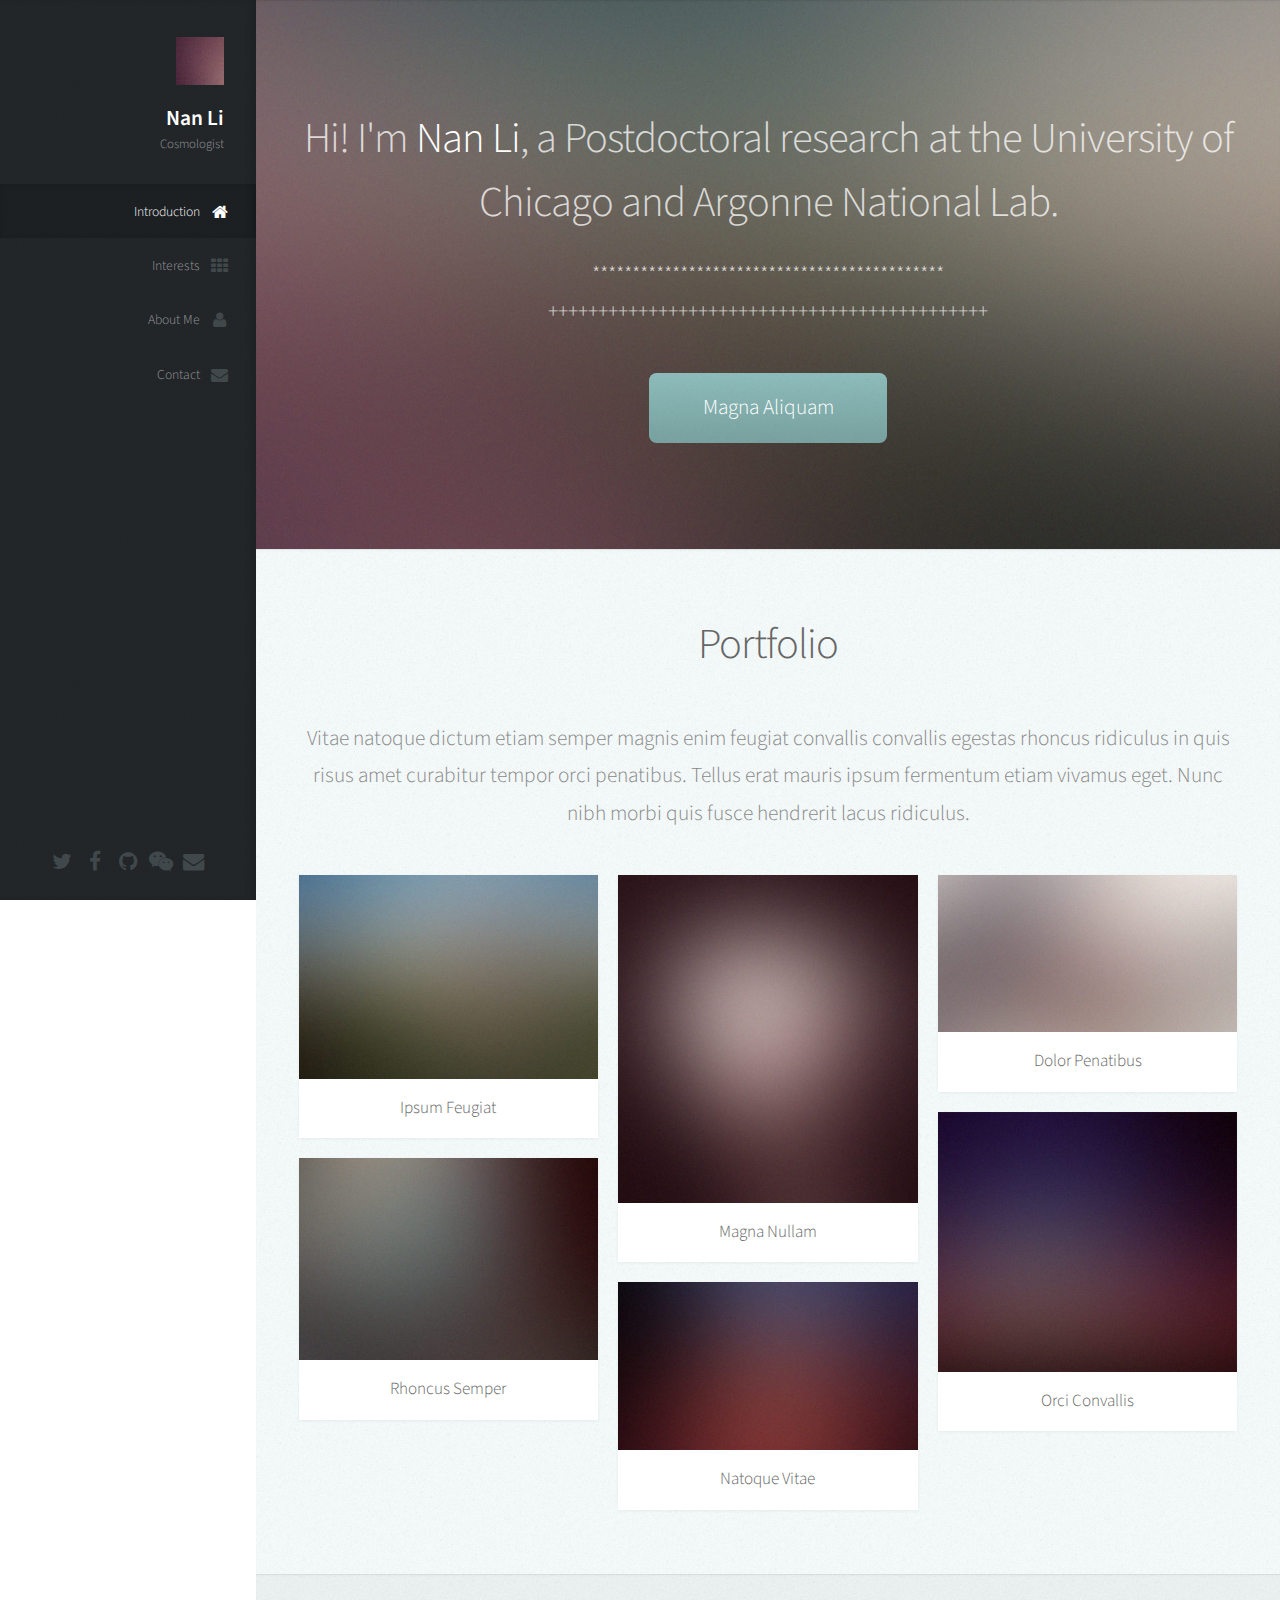
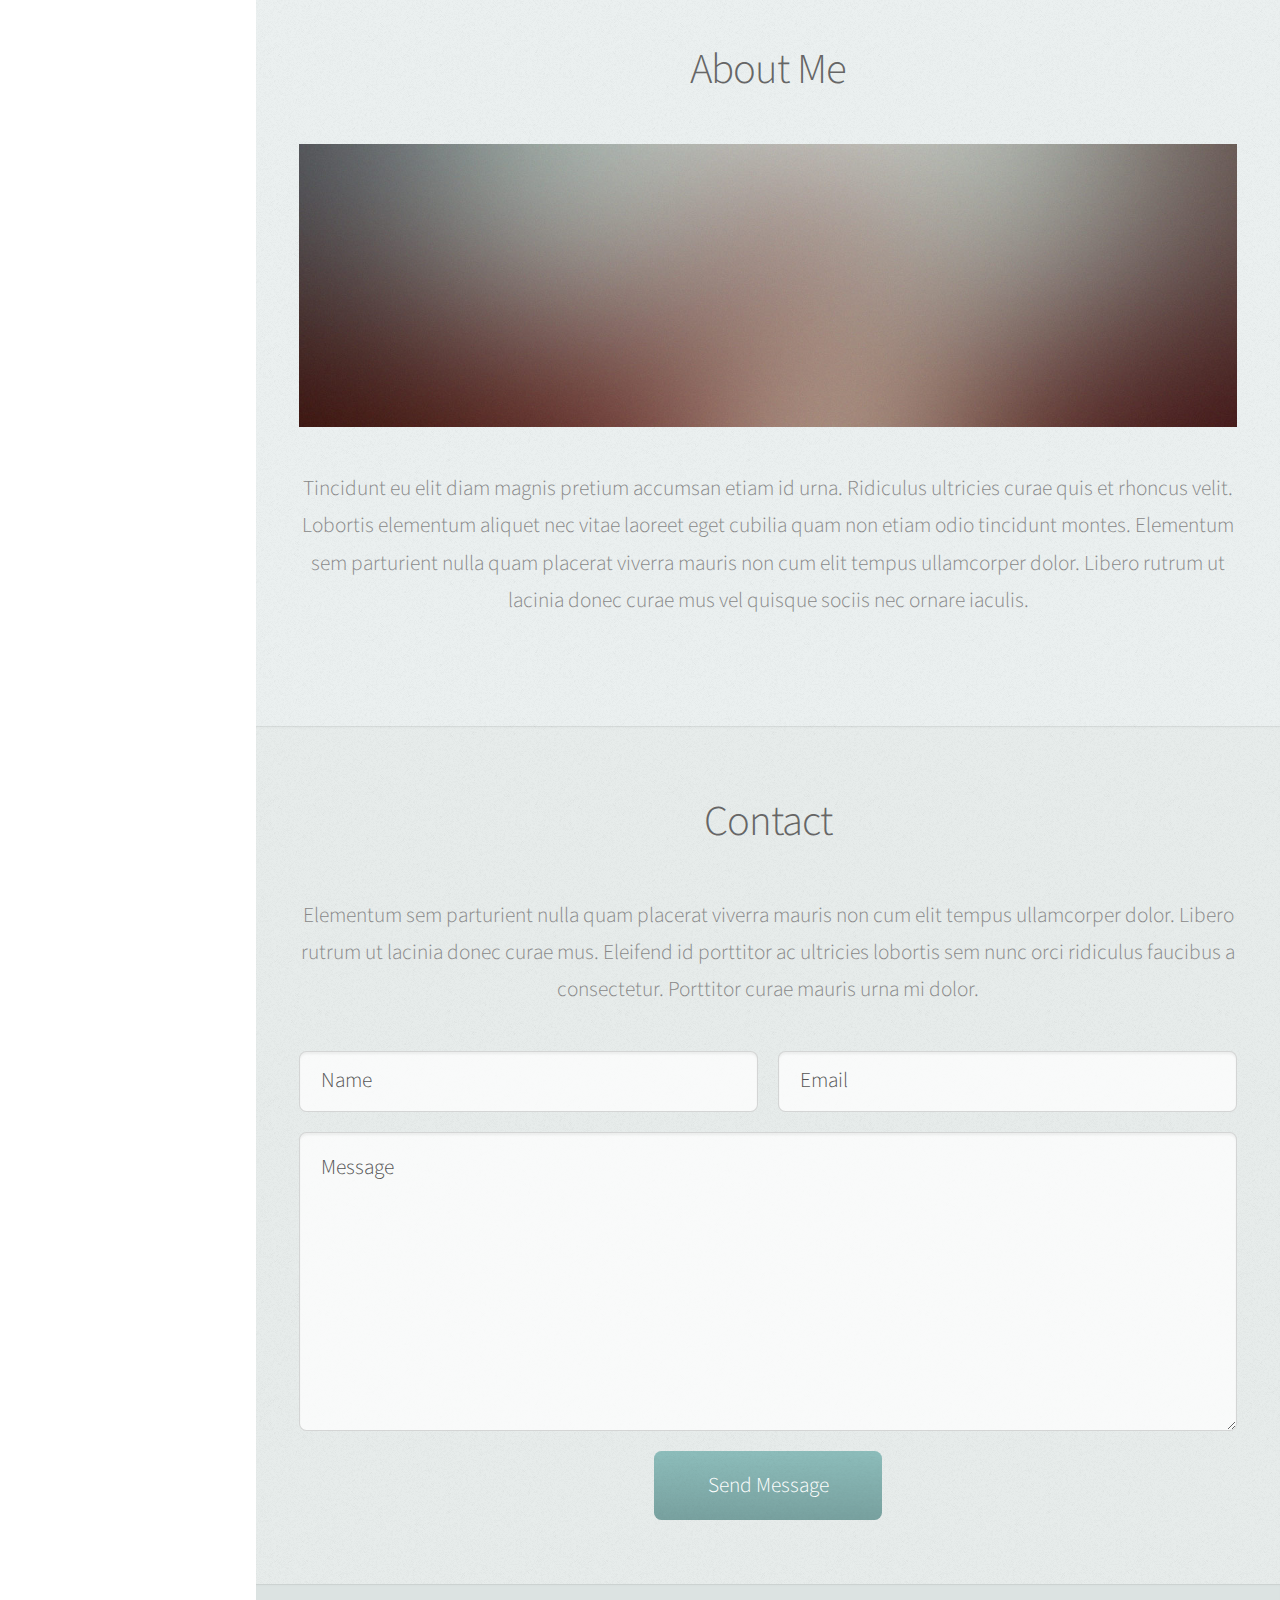
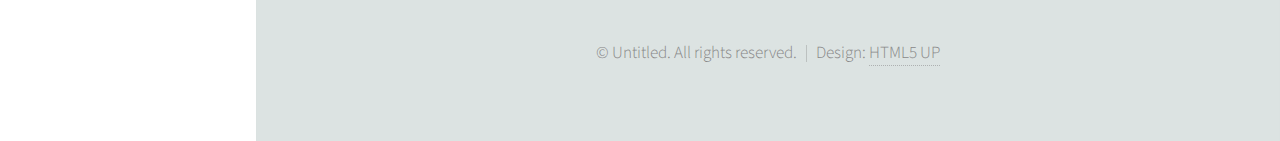
==== commit fb52bf41: "make it multiple pages." ====
--- a/index.html
+++ b/index.html
@@ -25,7 +25,7 @@
 						<div id="logo">
 							<span class="image avatar48"><img src="images/avatar.jpg" alt="" /></span>
 							<h1 id="title">Nan Li</h1>
-							<p>Hyperspace Engineer</p>
+							<p>Cosmologist</p>
 						</div>
 
 					<!-- Nav -->
@@ -44,8 +44,8 @@
 
 							-->
 							<ul>
-								<li><a href="#top" id="top-link" class="skel-layers-ignoreHref"><span class="icon fa-home">Intro</span></a></li>
-								<li><a href="#portfolio" id="portfolio-link" class="skel-layers-ignoreHref"><span class="icon fa-th">Portfolio</span></a></li>
+								<li><a href="#top" id="top-link" class="skel-layers-ignoreHref"><span class="icon fa-home">Introduction</span></a></li>
+								<li><a href="./pages/lensing_modeling.html" id="portfolio-link" class="skel-layers-ignoreHref"><span class="icon fa-th">Interests</span></a></li>
 								<li><a href="#about" id="about-link" class="skel-layers-ignoreHref"><span class="icon fa-user">About Me</span></a></li>
 								<li><a href="#contact" id="contact-link" class="skel-layers-ignoreHref"><span class="icon fa-envelope">Contact</span></a></li>
 							</ul>
@@ -60,7 +60,7 @@
 							<li><a href="#" class="icon fa-twitter"><span class="label">Twitter</span></a></li>
 							<li><a href="#" class="icon fa-facebook"><span class="label">Facebook</span></a></li>
 							<li><a href="#" class="icon fa-github"><span class="label">Github</span></a></li>
-							<li><a href="#" class="icon fa-dribbble"><span class="label">Dribbble</span></a></li>
+							<li><a href="#" class="icon fa-wechat"><span class="label">Wechat</span></a></li>
 							<li><a href="#" class="icon fa-envelope"><span class="label">Email</span></a></li>
 						</ul>
 
@@ -76,10 +76,13 @@
 						<div class="container">
 
 							<header>
-								<h2 class="alt">Hi! I'm <strong>Prologue</strong>, a <a href="http://html5up.net/license">free</a> responsive<br />
-								site template designed by <a href="http://html5up.net">HTML5 UP</a>.</h2>
-								<p>Ligula scelerisque justo sem accumsan diam quis<br />
-								vitae natoque dictum sollicitudin elementum.</p>
+								<!--<h2 class="alt">Hi! I'm <strong>Nan Li</strong>, a <a href="http://html5up.net/license">free</a> responsive<br />-->
+								<!--site template designed by <a href="http://html5up.net">HTML5 UP</a>.</h2>-->
+								<!--<p>Ligula scelerisque justo sem accumsan diam quis<br />-->
+								<!--vitae natoque dictum sollicitudin elementum.</p>-->
+								<h2 class="alt">Hi! I'm <strong>Nan Li</strong>, a Postdoctoral research at the University of Chicago and Argonne National Lab.</h2>
+								<p>********************************************<br />
+								++++++++++++++++++++++++++++++++++++++++++++</p>
 							</header>
 
 							<footer>
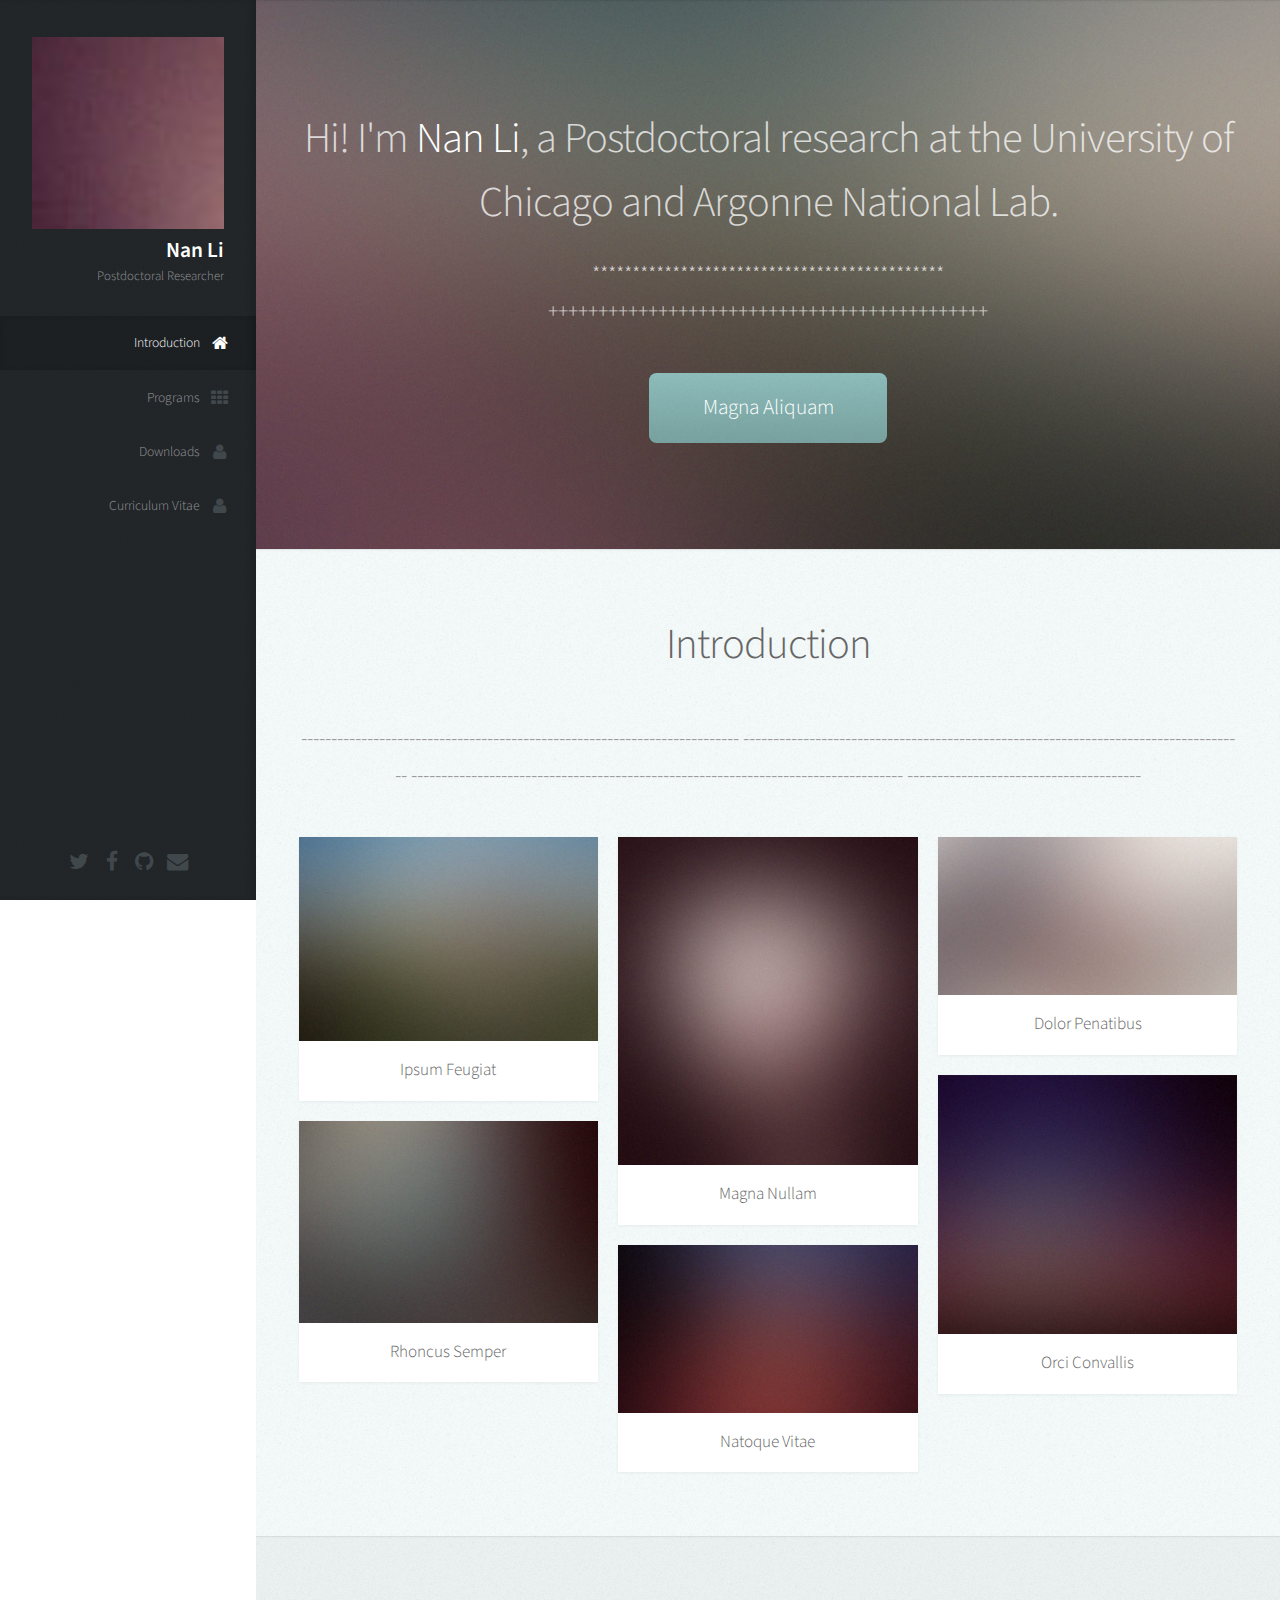
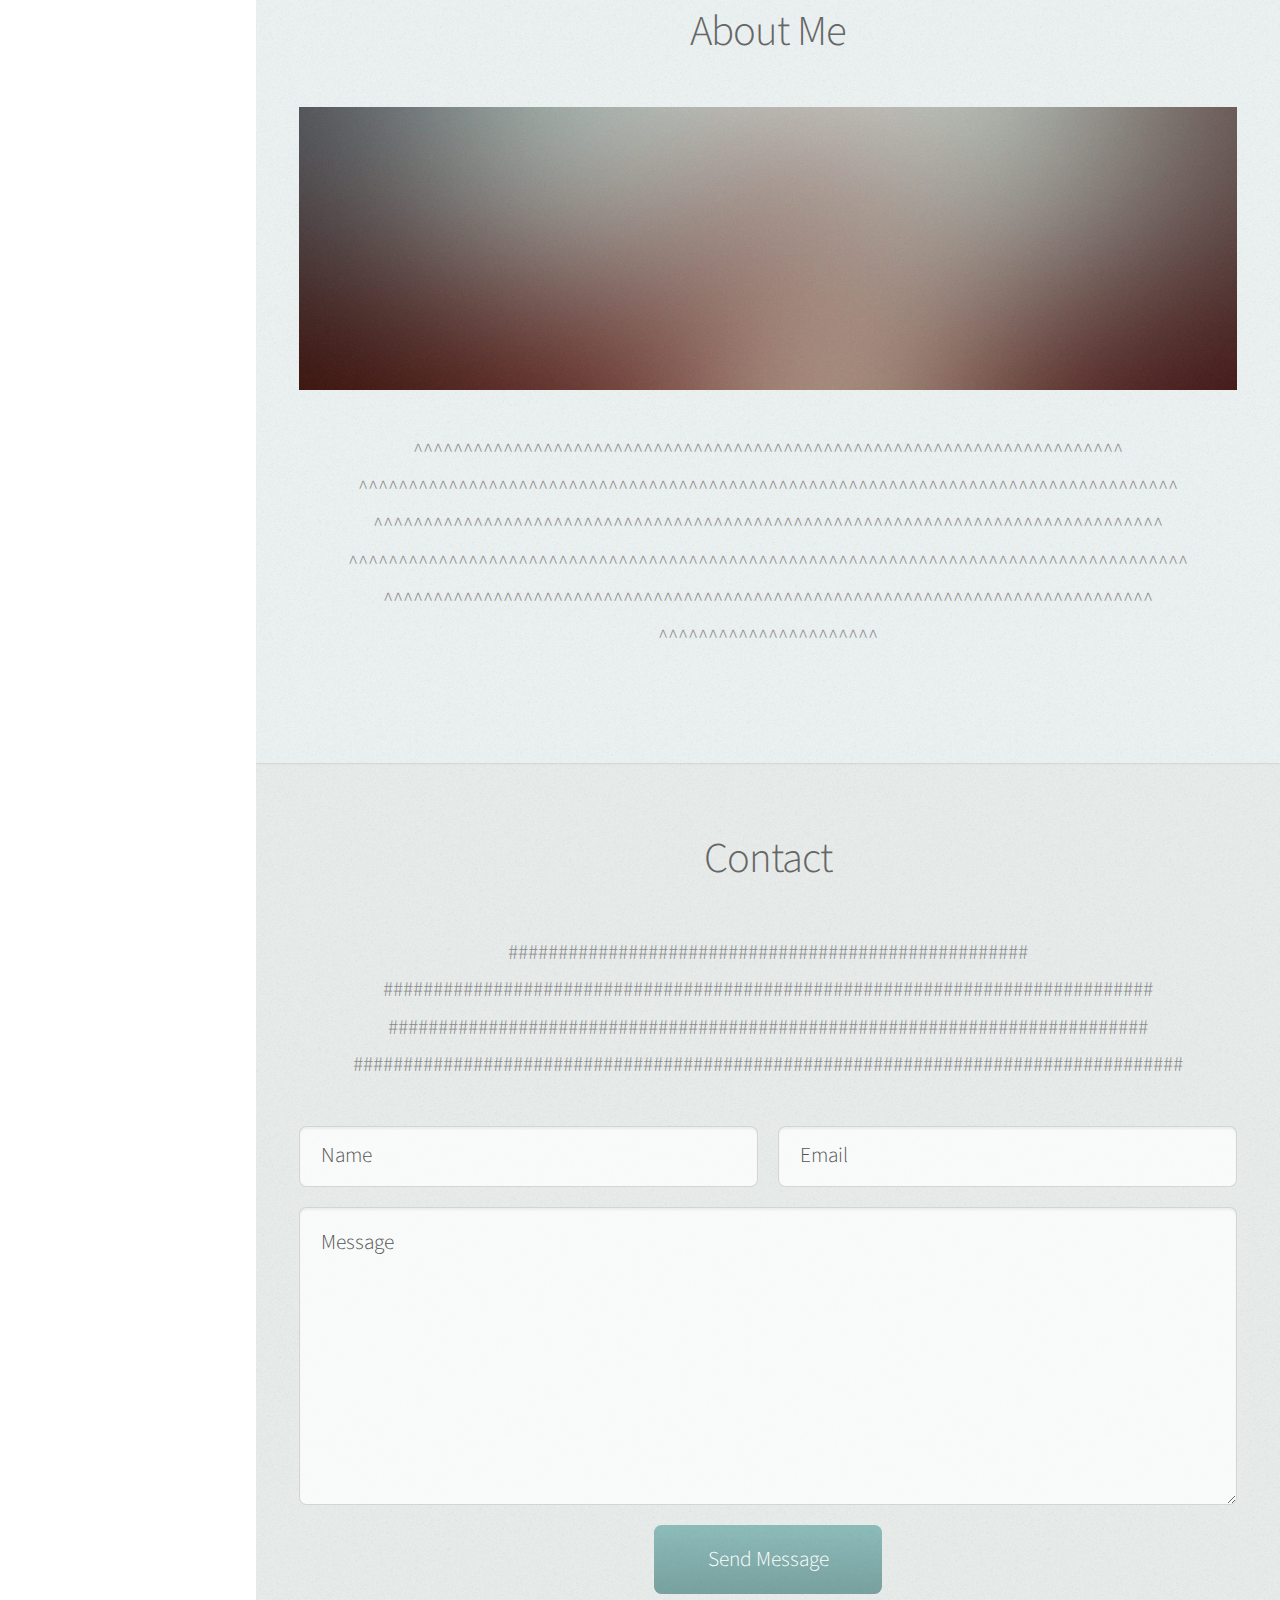
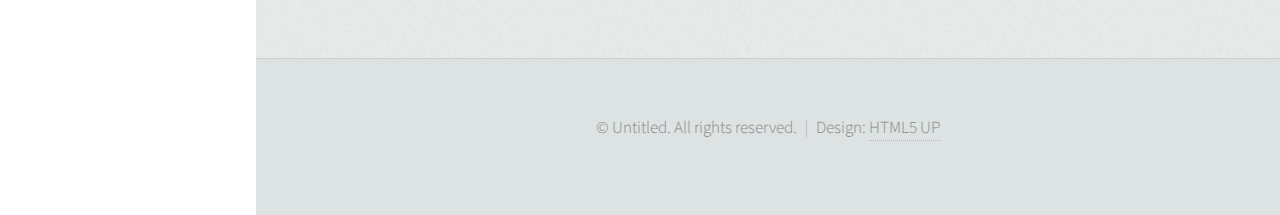
==== commit 48da9e23: "update the basic structures" ====
--- a/index.html
+++ b/index.html
@@ -6,13 +6,10 @@
 -->
 <html>
 	<head>
-		<title>Prologue by HTML5 UP</title>
+		<title>Nan Li's Homepage</title>
 		<meta charset="utf-8" />
 		<meta name="viewport" content="width=device-width, initial-scale=1" />
-		<!--[if lte IE 8]><script src="assets/js/ie/html5shiv.js"></script><![endif]-->
 		<link rel="stylesheet" href="assets/css/main.css" />
-		<!--[if lte IE 8]><link rel="stylesheet" href="assets/css/ie8.css" /><![endif]-->
-		<!--[if lte IE 9]><link rel="stylesheet" href="assets/css/ie9.css" /><![endif]-->
 	</head>
 	<body>
 
@@ -23,9 +20,9 @@
 
 					<!-- Logo -->
 						<div id="logo">
-							<span class="image avatar48"><img src="images/avatar.jpg" alt="" /></span>
+							<span class="image fit"><img src="images/avatar.jpg" alt="" /></span>
 							<h1 id="title">Nan Li</h1>
-							<p>Cosmologist</p>
+							<p>Postdoctoral Researcher</p>
 						</div>
 
 					<!-- Nav -->
@@ -45,9 +42,9 @@
 							-->
 							<ul>
 								<li><a href="#top" id="top-link" class="skel-layers-ignoreHref"><span class="icon fa-home">Introduction</span></a></li>
-								<li><a href="./pages/lensing_modeling.html" id="portfolio-link" class="skel-layers-ignoreHref"><span class="icon fa-th">Interests</span></a></li>
-								<li><a href="#about" id="about-link" class="skel-layers-ignoreHref"><span class="icon fa-user">About Me</span></a></li>
-								<li><a href="#contact" id="contact-link" class="skel-layers-ignoreHref"><span class="icon fa-envelope">Contact</span></a></li>
+								<li><a href="./pages/lensing_modeling.html" id="portfolio-link" class="skel-layers-ignoreHref"><span class="icon fa-th">Programs</span></a></li>
+								<li><a href="#about" id="about-link" class="skel-layers-ignoreHref"><span class="icon fa-user">Downloads</span></a></li>
+								<li><a href="#about" id="about-link" class="skel-layers-ignoreHref"><span class="icon fa-user">Curriculum Vitae</span></a></li>
 							</ul>
 						</nav>
 
@@ -57,11 +54,11 @@
 
 					<!-- Social Icons -->
 						<ul class="icons">
-							<li><a href="#" class="icon fa-twitter"><span class="label">Twitter</span></a></li>
-							<li><a href="#" class="icon fa-facebook"><span class="label">Facebook</span></a></li>
-							<li><a href="#" class="icon fa-github"><span class="label">Github</span></a></li>
-							<li><a href="#" class="icon fa-wechat"><span class="label">Wechat</span></a></li>
-							<li><a href="#" class="icon fa-envelope"><span class="label">Email</span></a></li>
+							<li><a href="https://twitter.com/NanLi_KICP" class="icon fa-twitter"><span class="label">Twitter</span></a></li>
+							<li><a href="https://www.facebook.com/nan.li.1004837" class="icon fa-facebook"><span class="label">Facebook</span></a></li>
+							<li><a href="https://github.com/linan7788626" class="icon fa-github"><span class="label">Github</span></a></li>
+							<!--<li><a href="#" class="icon fa-wechat"><span class="label">Wechat</span></a></li>-->
+							<li><a href="linan7788626@gmail.com" class="icon fa-envelope"><span class="label">Email</span></a></li>
 						</ul>
 
 				</div>
@@ -97,13 +94,13 @@
 						<div class="container">
 
 							<header>
-								<h2>Portfolio</h2>
-							</header>
-
-							<p>Vitae natoque dictum etiam semper magnis enim feugiat convallis convallis
-							egestas rhoncus ridiculus in quis risus amet curabitur tempor orci penatibus.
-							Tellus erat mauris ipsum fermentum etiam vivamus eget. Nunc nibh morbi quis
-							fusce hendrerit lacus ridiculus.</p>
+								<h2>Introduction</h2>
+							</header>
+
+							<p>-------------------------------------------------------------------------
+------------------------------------------------------------------------------------
+----------------------------------------------------------------------------------
+---------------------------------------</p>
 
 							<div class="row">
 								<div class="4u 12u$(mobile)">
@@ -163,12 +160,12 @@
 
 							<a href="#" class="image featured"><img src="images/pic08.jpg" alt="" /></a>
 
-							<p>Tincidunt eu elit diam magnis pretium accumsan etiam id urna. Ridiculus
-							ultricies curae quis et rhoncus velit. Lobortis elementum aliquet nec vitae
-							laoreet eget cubilia quam non etiam odio tincidunt montes. Elementum sem
-							parturient nulla quam placerat viverra mauris non cum elit tempus ullamcorper
-							dolor. Libero rutrum ut lacinia donec curae mus vel quisque sociis nec
-							ornare iaculis.</p>
+							<p>^^^^^^^^^^^^^^^^^^^^^^^^^^^^^^^^^^^^^^^^^^^^^^^^^^^^^^^^^^^^^^^^^^^^^^^
+^^^^^^^^^^^^^^^^^^^^^^^^^^^^^^^^^^^^^^^^^^^^^^^^^^^^^^^^^^^^^^^^^^^^^^^^^^^^^^^^^^
+^^^^^^^^^^^^^^^^^^^^^^^^^^^^^^^^^^^^^^^^^^^^^^^^^^^^^^^^^^^^^^^^^^^^^^^^^^^^^^^
+^^^^^^^^^^^^^^^^^^^^^^^^^^^^^^^^^^^^^^^^^^^^^^^^^^^^^^^^^^^^^^^^^^^^^^^^^^^^^^^^^^^^
+^^^^^^^^^^^^^^^^^^^^^^^^^^^^^^^^^^^^^^^^^^^^^^^^^^^^^^^^^^^^^^^^^^^^^^^^^^^^^
+^^^^^^^^^^^^^^^^^^^^^^</p>
 
 						</div>
 					</section>
@@ -181,10 +178,10 @@
 								<h2>Contact</h2>
 							</header>
 
-							<p>Elementum sem parturient nulla quam placerat viverra
-							mauris non cum elit tempus ullamcorper dolor. Libero rutrum ut lacinia
-							donec curae mus. Eleifend id porttitor ac ultricies lobortis sem nunc
-							orci ridiculus faucibus a consectetur. Porttitor curae mauris urna mi dolor.</p>
+							<p>####################################################
+#############################################################################
+############################################################################
+###################################################################################</p>
 
 							<form method="post" action="#">
 								<div class="row">
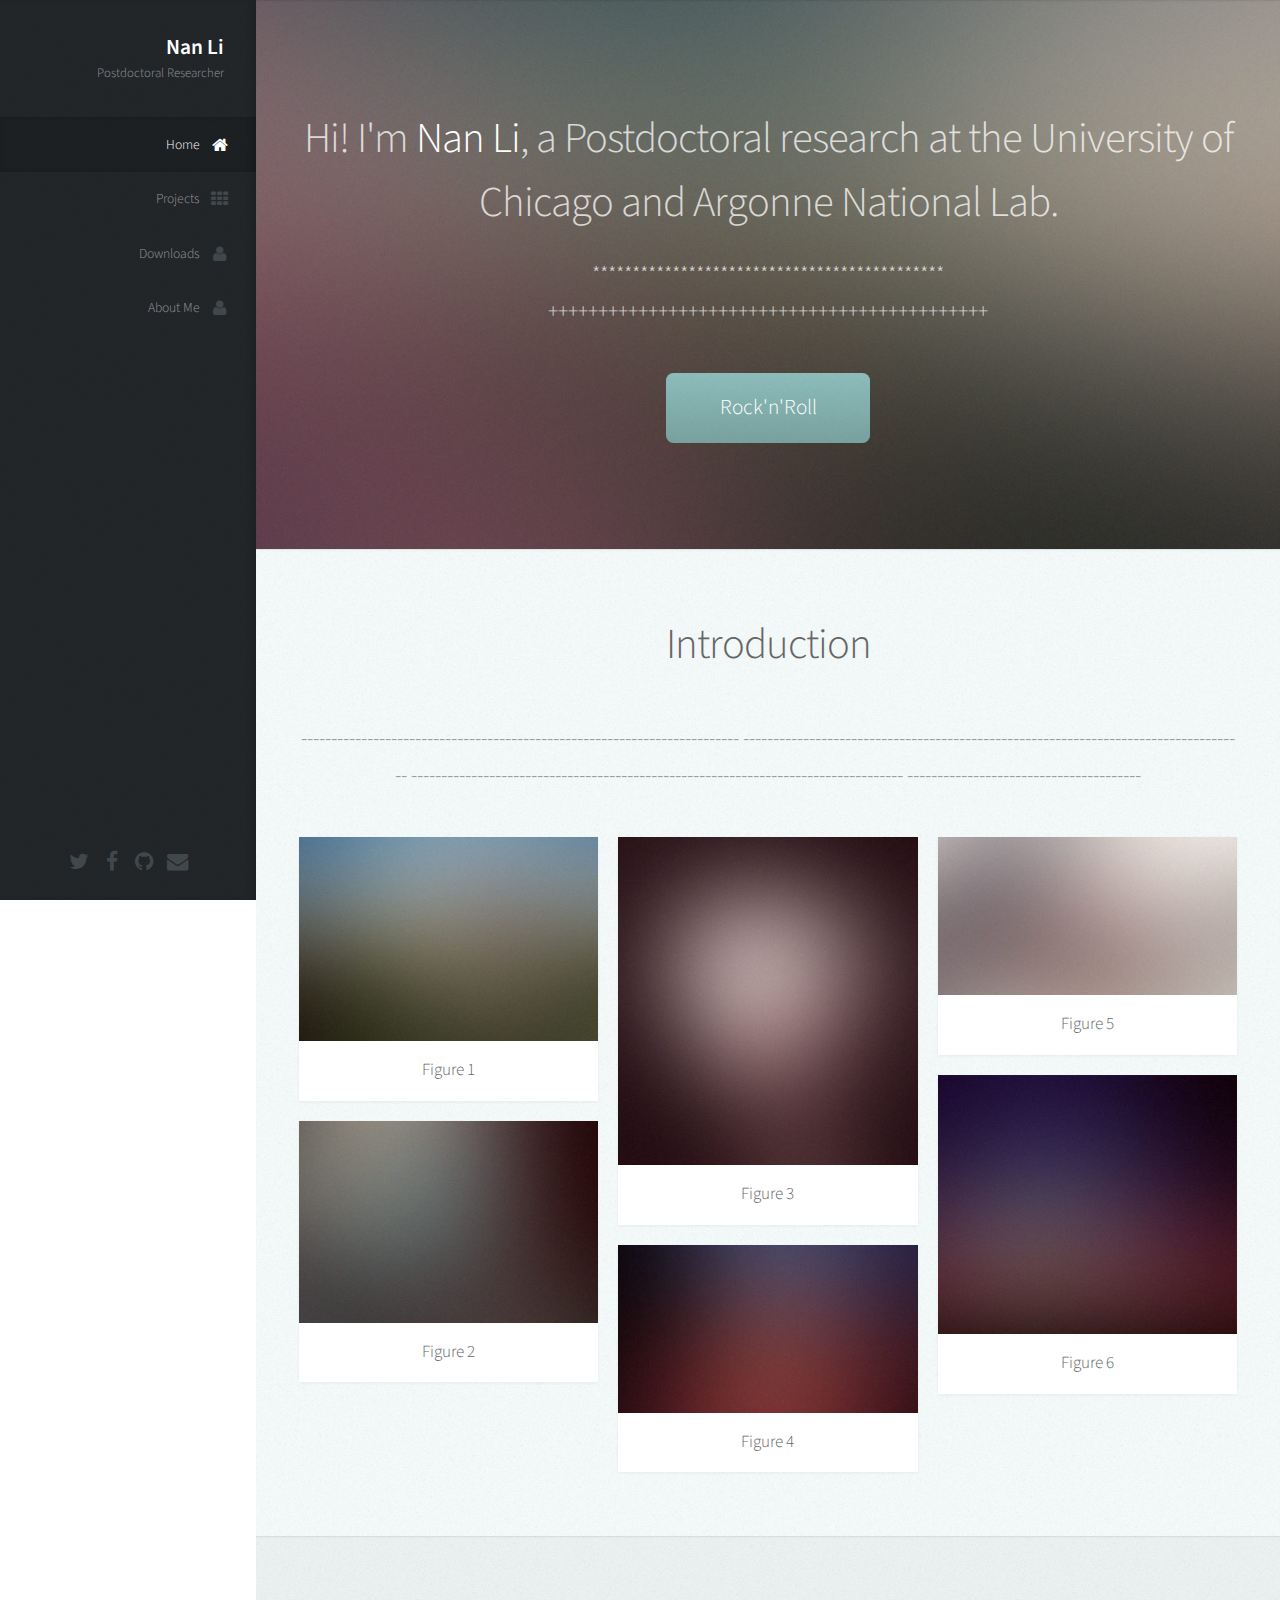
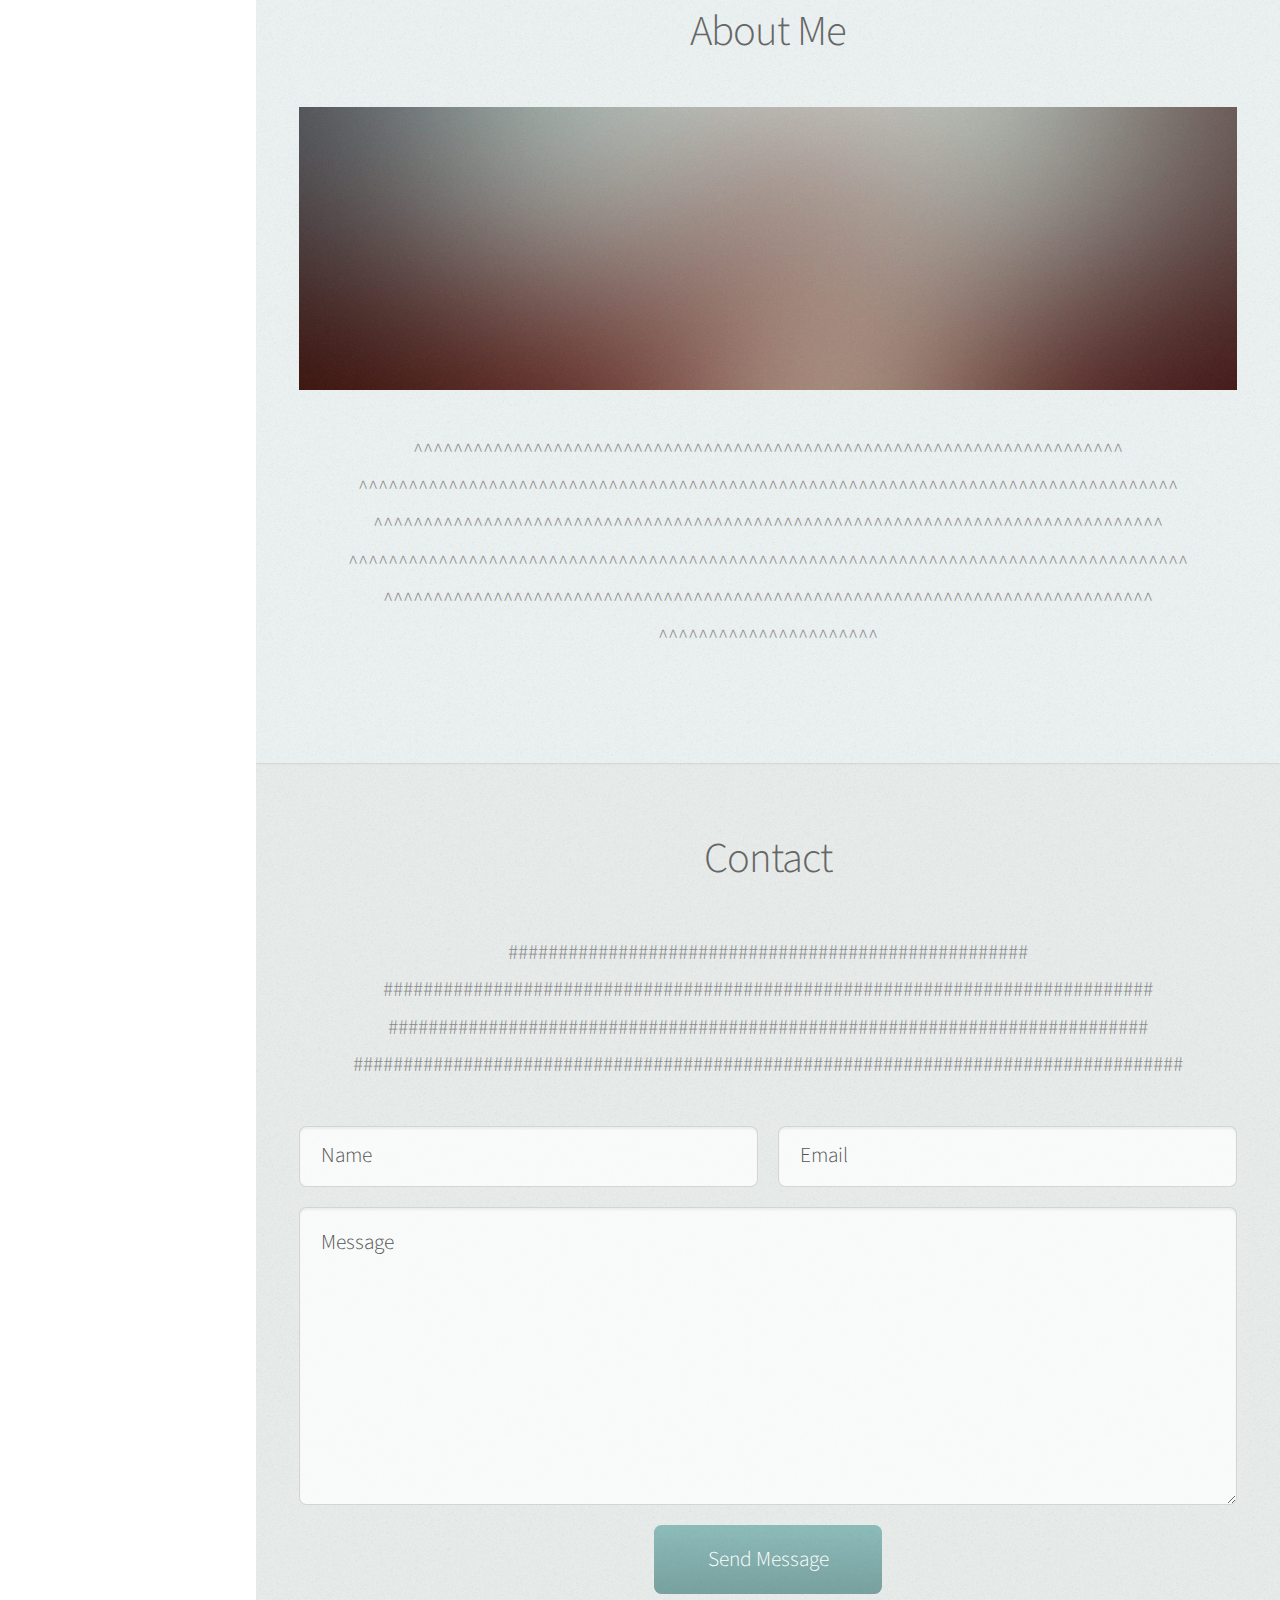
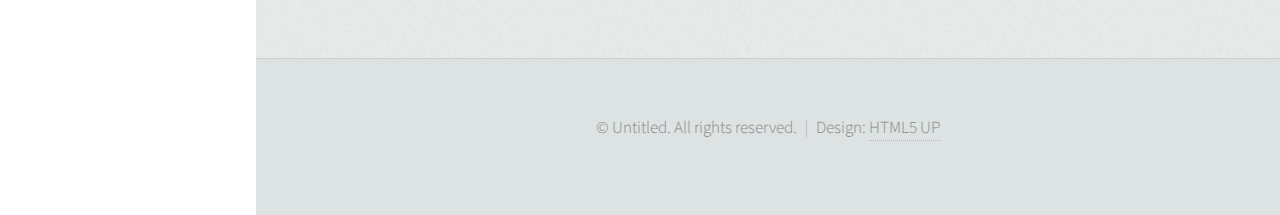
==== commit 0a0df61a: "new designed structure" ====
--- a/index.html
+++ b/index.html
@@ -20,7 +20,7 @@
 
 					<!-- Logo -->
 						<div id="logo">
-							<span class="image fit"><img src="images/avatar.jpg" alt="" /></span>
+							<!--<span class="image fit"><img src="images/avatar.jpg" alt="" /></span>-->
 							<h1 id="title">Nan Li</h1>
 							<p>Postdoctoral Researcher</p>
 						</div>
@@ -41,10 +41,10 @@
 
 							-->
 							<ul>
-								<li><a href="#top" id="top-link" class="skel-layers-ignoreHref"><span class="icon fa-home">Introduction</span></a></li>
-								<li><a href="./pages/lensing_modeling.html" id="portfolio-link" class="skel-layers-ignoreHref"><span class="icon fa-th">Programs</span></a></li>
-								<li><a href="#about" id="about-link" class="skel-layers-ignoreHref"><span class="icon fa-user">Downloads</span></a></li>
-								<li><a href="#about" id="about-link" class="skel-layers-ignoreHref"><span class="icon fa-user">Curriculum Vitae</span></a></li>
+								<li><a href="#top" id="top-link" class="skel-layers-ignoreHref"><span class="icon fa-home">Home</span></a></li>
+								<li><a href="./pages/lensing_modeling.html" id="portfolio-link" class="skel-layers-ignoreHref"><span class="icon fa-th">Projects</span></a></li>
+								<li><a href="./pages/downloads.html" id="about-link" class="skel-layers-ignoreHref"><span class="icon fa-user">Downloads</span></a></li>
+								<li><a href="./pages/about_me.html" id="about-link" class="skel-layers-ignoreHref"><span class="icon fa-user">About Me</span></a></li>
 							</ul>
 						</nav>
 
@@ -83,7 +83,7 @@
 							</header>
 
 							<footer>
-								<a href="#portfolio" class="button scrolly">Magna Aliquam</a>
+								<a href="#portfolio" class="button scrolly">Rock'n'Roll</a>
 							</footer>
 
 						</div>
@@ -107,13 +107,13 @@
 									<article class="item">
 										<a href="#" class="image fit"><img src="images/pic02.jpg" alt="" /></a>
 										<header>
-											<h3>Ipsum Feugiat</h3>
+											<h3>Figure 1</h3>
 										</header>
 									</article>
 									<article class="item">
 										<a href="#" class="image fit"><img src="images/pic03.jpg" alt="" /></a>
 										<header>
-											<h3>Rhoncus Semper</h3>
+											<h3>Figure 2</h3>
 										</header>
 									</article>
 								</div>
@@ -121,13 +121,13 @@
 									<article class="item">
 										<a href="#" class="image fit"><img src="images/pic04.jpg" alt="" /></a>
 										<header>
-											<h3>Magna Nullam</h3>
+											<h3>Figure 3</h3>
 										</header>
 									</article>
 									<article class="item">
 										<a href="#" class="image fit"><img src="images/pic05.jpg" alt="" /></a>
 										<header>
-											<h3>Natoque Vitae</h3>
+											<h3>Figure 4</h3>
 										</header>
 									</article>
 								</div>
@@ -135,13 +135,13 @@
 									<article class="item">
 										<a href="#" class="image fit"><img src="images/pic06.jpg" alt="" /></a>
 										<header>
-											<h3>Dolor Penatibus</h3>
+											<h3>Figure 5</h3>
 										</header>
 									</article>
 									<article class="item">
 										<a href="#" class="image fit"><img src="images/pic07.jpg" alt="" /></a>
 										<header>
-											<h3>Orci Convallis</h3>
+											<h3>Figure 6</h3>
 										</header>
 									</article>
 								</div>
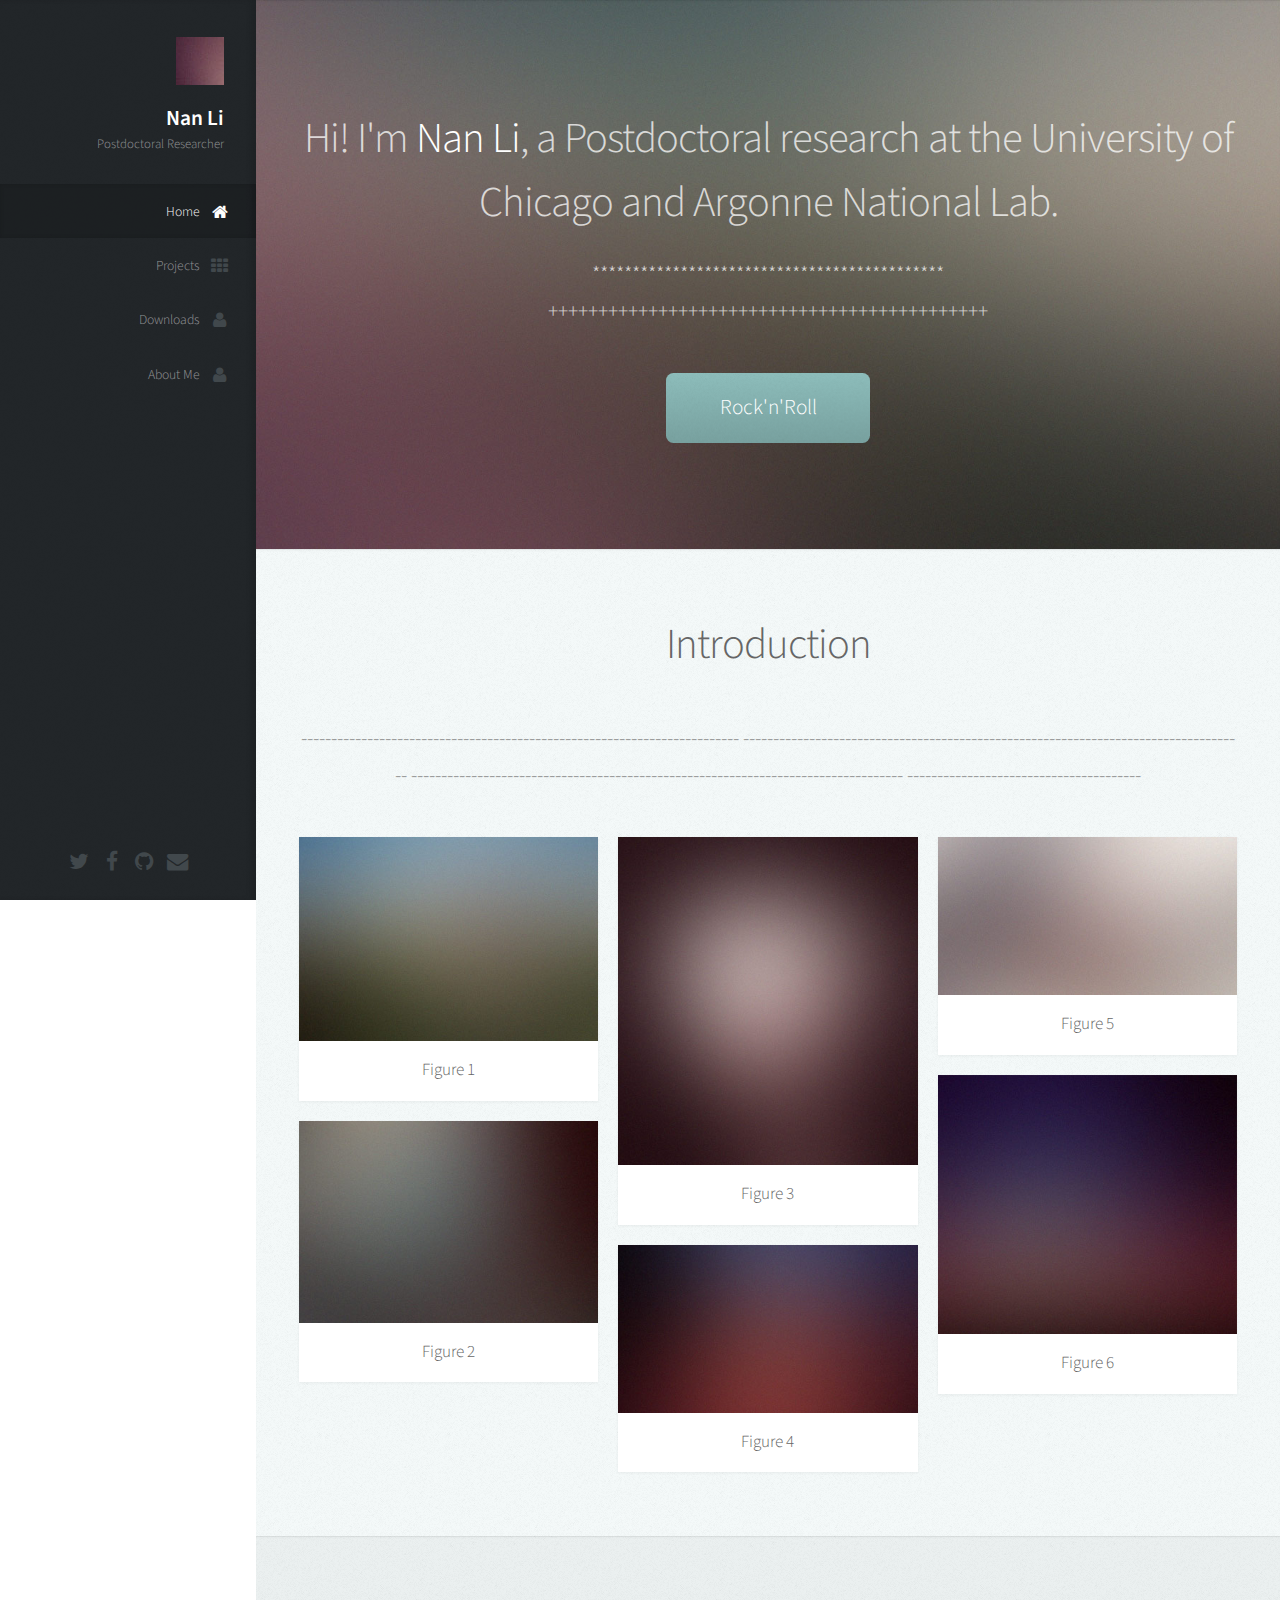
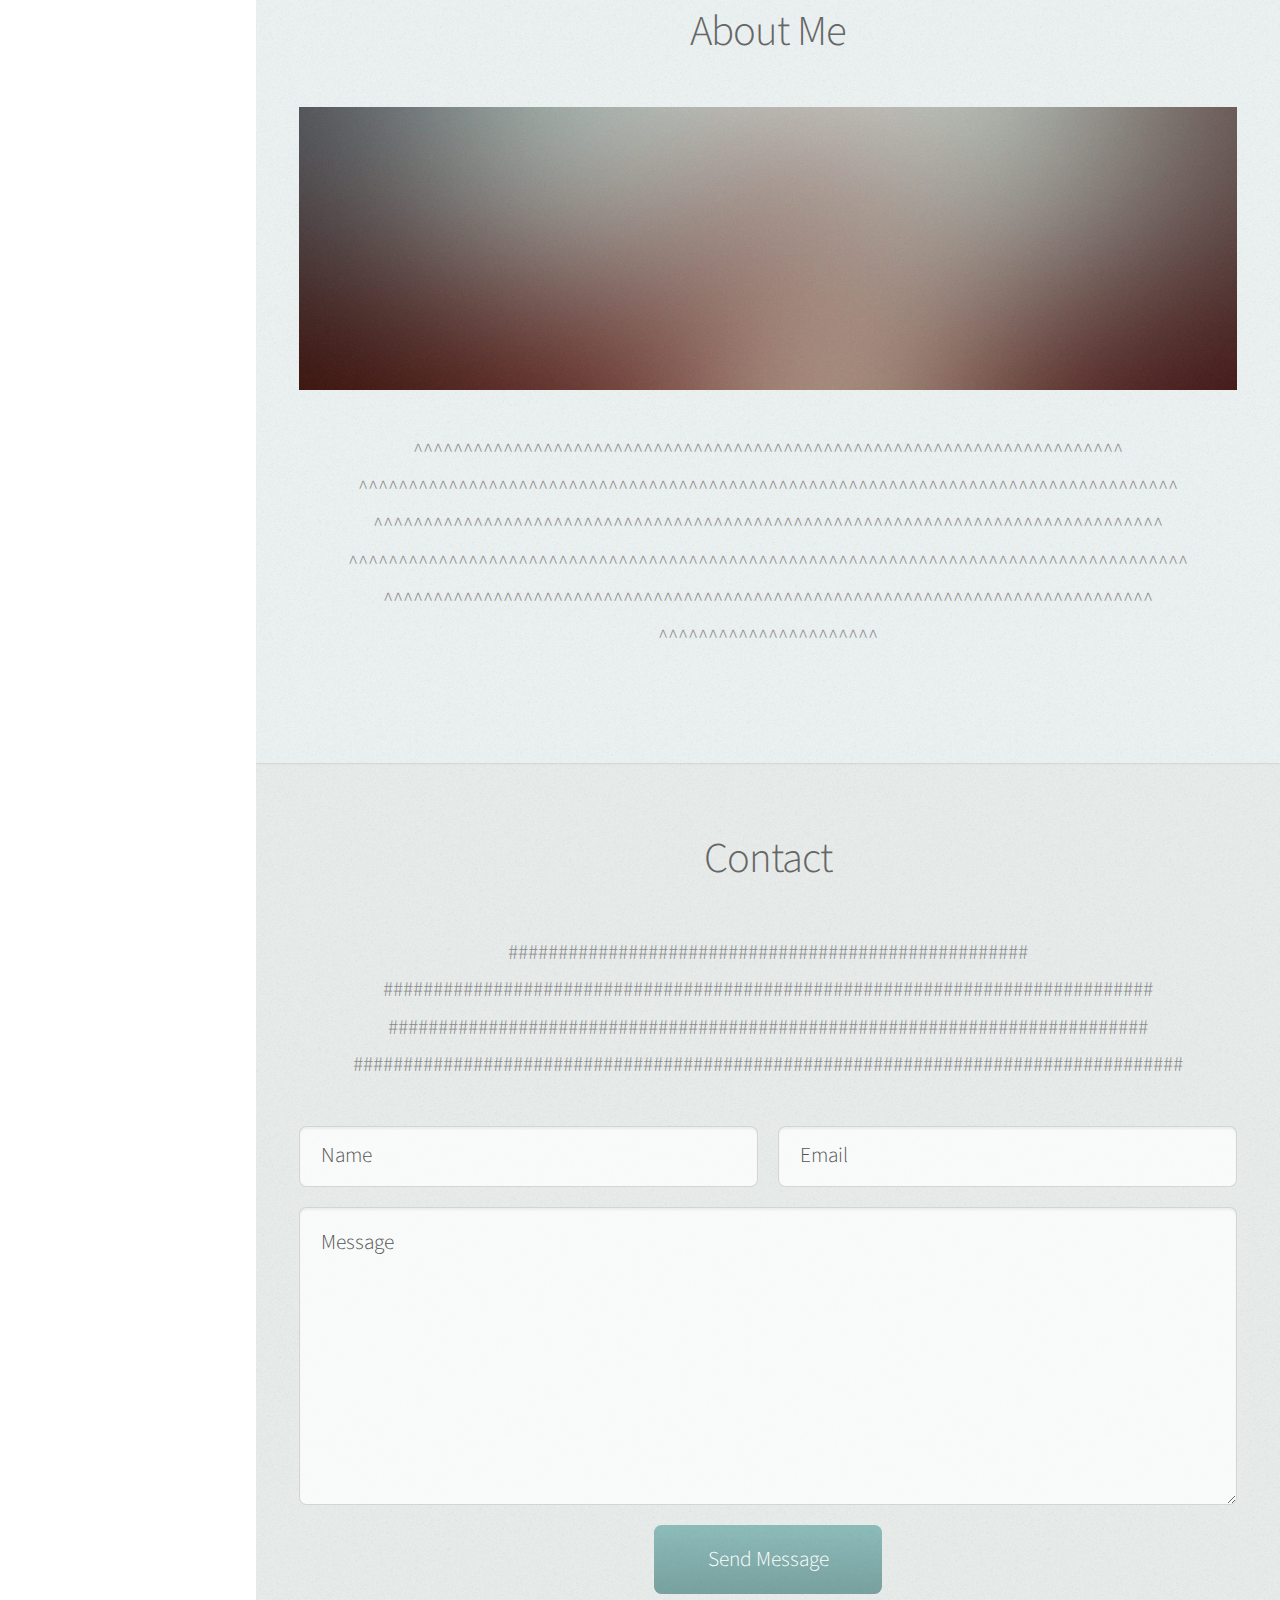
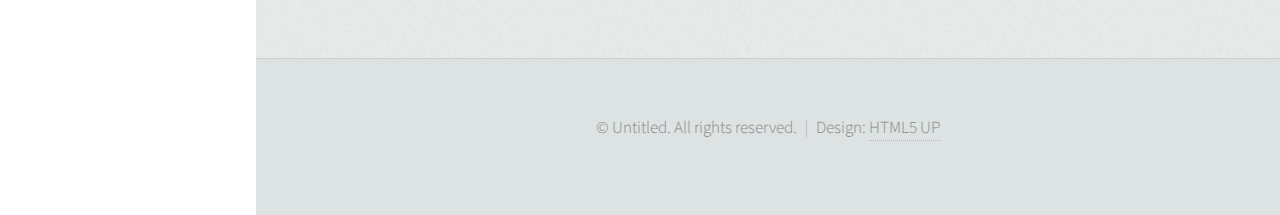
==== commit 67b11a18: "update avatar." ====
--- a/index.html
+++ b/index.html
@@ -20,7 +20,7 @@
 
 					<!-- Logo -->
 						<div id="logo">
-							<!--<span class="image fit"><img src="images/avatar.jpg" alt="" /></span>-->
+							<span class="image avatar48"><img src="images/avatar.jpg" alt="" /></span>
 							<h1 id="title">Nan Li</h1>
 							<p>Postdoctoral Researcher</p>
 						</div>
@@ -42,7 +42,7 @@
 							-->
 							<ul>
 								<li><a href="#top" id="top-link" class="skel-layers-ignoreHref"><span class="icon fa-home">Home</span></a></li>
-								<li><a href="./pages/lensing_modeling.html" id="portfolio-link" class="skel-layers-ignoreHref"><span class="icon fa-th">Projects</span></a></li>
+								<li><a href="./pages/projects.html" id="portfolio-link" class="skel-layers-ignoreHref"><span class="icon fa-th">Projects</span></a></li>
 								<li><a href="./pages/downloads.html" id="about-link" class="skel-layers-ignoreHref"><span class="icon fa-user">Downloads</span></a></li>
 								<li><a href="./pages/about_me.html" id="about-link" class="skel-layers-ignoreHref"><span class="icon fa-user">About Me</span></a></li>
 							</ul>
@@ -57,7 +57,6 @@
 							<li><a href="https://twitter.com/NanLi_KICP" class="icon fa-twitter"><span class="label">Twitter</span></a></li>
 							<li><a href="https://www.facebook.com/nan.li.1004837" class="icon fa-facebook"><span class="label">Facebook</span></a></li>
 							<li><a href="https://github.com/linan7788626" class="icon fa-github"><span class="label">Github</span></a></li>
-							<!--<li><a href="#" class="icon fa-wechat"><span class="label">Wechat</span></a></li>-->
 							<li><a href="linan7788626@gmail.com" class="icon fa-envelope"><span class="label">Email</span></a></li>
 						</ul>
 
